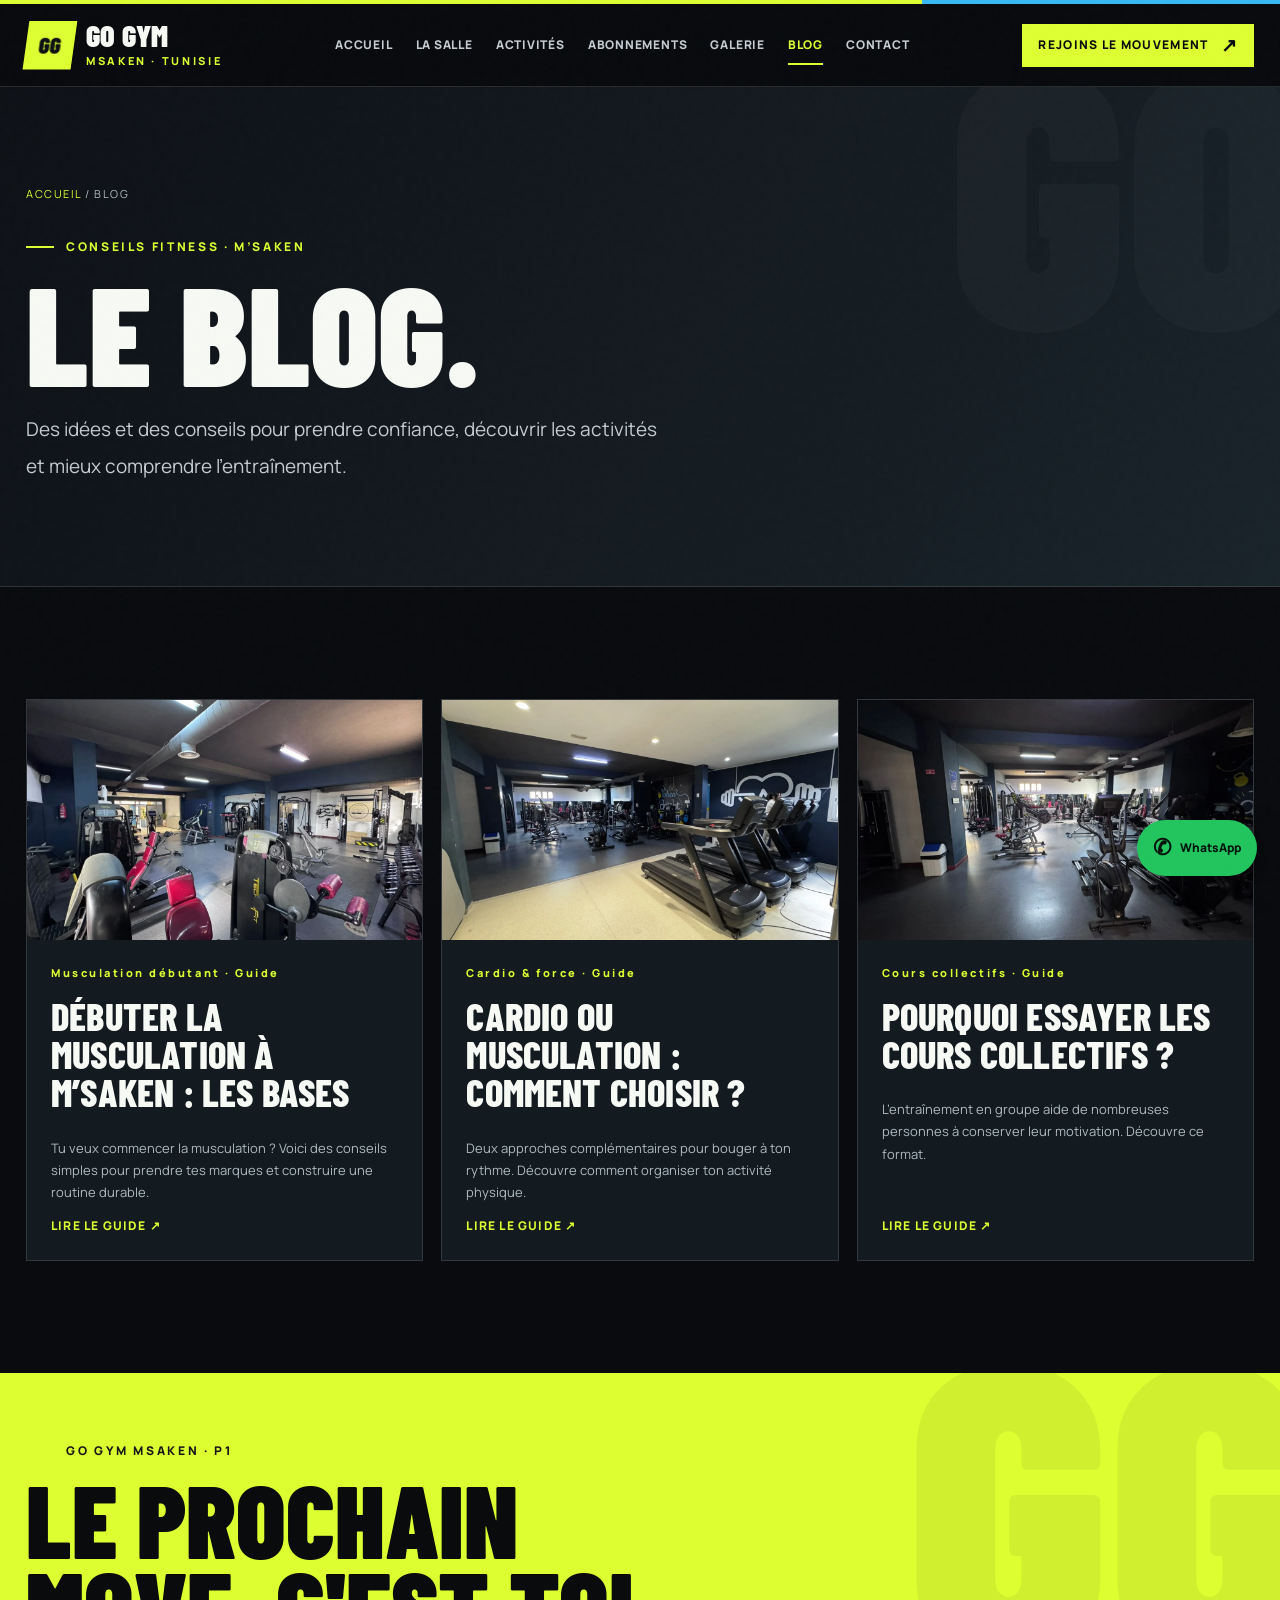
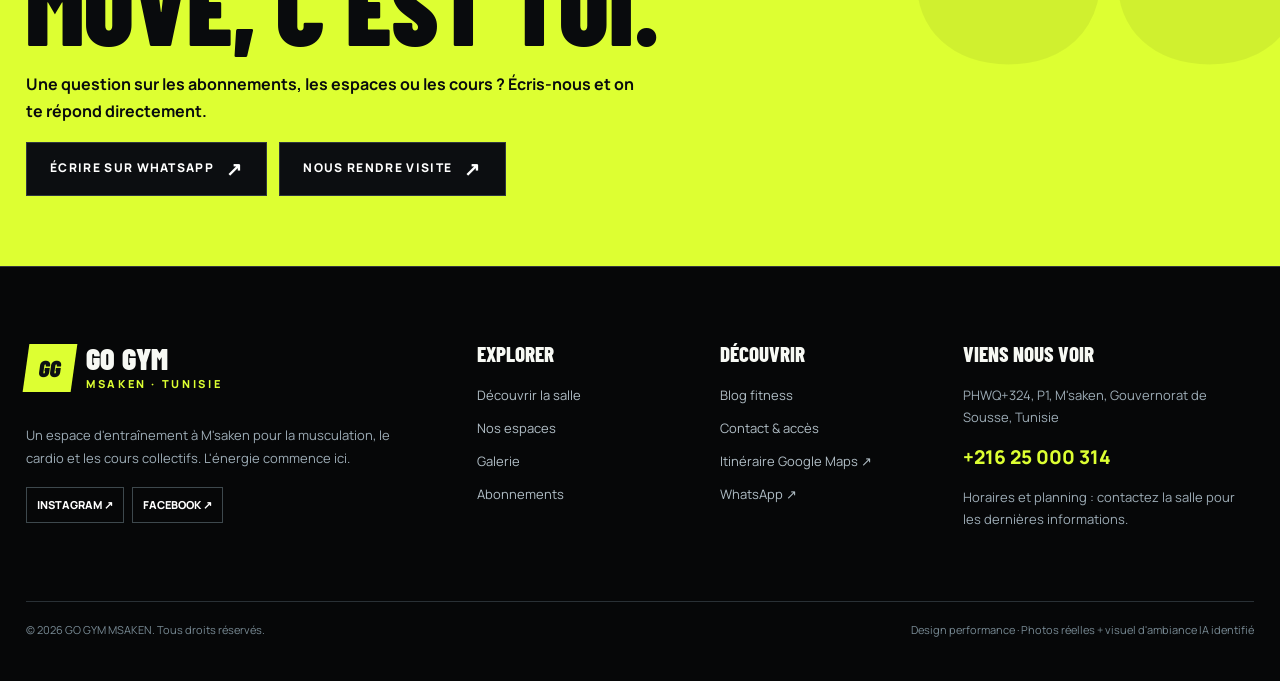
==== blog/index.html @ ee223e33 "commit" ====
<!doctype html>
<html lang="fr-TN"><head><meta charset="utf-8"><meta name="viewport" content="width=device-width, initial-scale=1"><meta name="theme-color" content="#090b0e"><meta name="description" content="Conseils fitness GO GYM MSAKEN : débuter la musculation, comprendre le cardio et découvrir les cours collectifs à M&#x27;saken."><meta name="robots" content="index,follow,max-image-preview:large"><title>Blog fitness à M&#x27;saken : conseils musculation &amp; cardio | GO GYM MSAKEN</title><meta property="og:type" content="website"><meta property="og:site_name" content="GO GYM MSAKEN"><meta property="og:locale" content="fr_TN"><meta property="og:title" content="Blog fitness à M&#x27;saken : conseils musculation &amp; cardio | GO GYM MSAKEN"><meta property="og:description" content="Conseils fitness GO GYM MSAKEN : débuter la musculation, comprendre le cardio et découvrir les cours collectifs à M&#x27;saken."><meta name="twitter:card" content="summary_large_image"><link rel="icon" type="image/svg+xml" href="../assets/icons/favicon.svg"><link rel="preconnect" href="https://fonts.googleapis.com"><link rel="preconnect" href="https://fonts.gstatic.com" crossorigin><link rel="stylesheet" href="../css/style.css"><script type="application/ld+json">{
  "@context": "https://schema.org",
  "@type": "ExerciseGym",
  "name": "GO GYM MSAKEN",
  "description": "Salle de sport à M’saken avec plateau de musculation, cardio et salle de cours collectifs.",
  "telephone": "+21625000314",
  "address": {
    "@type": "PostalAddress",
    "streetAddress": "PHWQ+324, P1",
    "addressLocality": "M'saken",
    "addressRegion": "Sousse",
    "addressCountry": "TN"
  },
  "hasMap": "https://www.google.com/maps/search/?api=1&query=Go%20Gym%20Msaken%20PHWQ%2B324",
  "sameAs": [
    "https://www.instagram.com/gogym.msaken/",
    "https://www.facebook.com/gogym.tn/?locale=fr_FR"
  ],
  "availableLanguage": [
    "fr",
    "ar"
  ]
}</script></head><body>
<a href="#contenu" class="skip">Aller au contenu</a><div class="topline"></div><header class="header"><nav class="nav container" aria-label="Navigation principale"><a class="brand" href="../index.html" aria-label="GO GYM MSAKEN accueil"><span class="brand-mark" aria-hidden="true">GG</span><span class="brand-type">GO GYM<span>MSAKEN · TUNISIE</span></span></a><div class="nav-links" id="main-nav"><a href="../index.html" class="" >Accueil</a><a href="../la-salle.html" class="" >La salle</a><a href="../activites.html" class="" >Activités</a><a href="../abonnements.html" class="" >Abonnements</a><a href="../galerie.html" class="" >Galerie</a><a href="../blog/index.html" class="active" aria-current=page>Blog</a><a href="../contact.html" class="" >Contact</a></div><div class="nav-actions"><a class="btn btn-primary" href="https://wa.me/21625000314?text=Bonjour%20GO%20GYM%20MSAKEN%2C%20je%20souhaite%20des%20informations%20sur%20la%20salle." target="_blank" rel="noopener noreferrer">Rejoins le mouvement <span class="arrow" aria-hidden="true">↗</span></a><button class="menu-toggle" aria-controls="main-nav" aria-expanded="false" aria-label="Ouvrir le menu">☰</button></div></nav></header><main id="contenu"><section class="page-hero"><div class="container"><div class="breadcrumbs"><a href="../index.html">Accueil</a> / Blog</div><div class="eyebrow" style="margin-top:35px">Conseils fitness · M’saken</div><h1>LE BLOG.</h1><p class="lede">Des idées et des conseils pour prendre confiance, découvrir les activités et mieux comprendre l’entraînement.</p></div></section><section class="section container"><div class="article-list"><article class="article-card reveal"><img src="../assets/images/musculation-machines.webp" loading="lazy" decoding="async" alt="Débuter la musculation à M’saken : les bases" ><div class="article-body"><span class="overline">Musculation débutant · Guide</span><h2 class="h3" style="margin-top:14px">Débuter la musculation à M’saken : les bases</h2><p>Tu veux commencer la musculation ? Voici des conseils simples pour prendre tes marques et construire une routine durable.</p><a class="read-more" href="bien-debuter-musculation-msaken.html">Lire le guide ↗</a></div></article><article class="article-card reveal"><img src="../assets/images/cardio-tapis.webp" loading="lazy" decoding="async" alt="Cardio ou musculation : comment choisir ?" ><div class="article-body"><span class="overline">Cardio & force · Guide</span><h2 class="h3" style="margin-top:14px">Cardio ou musculation : comment choisir ?</h2><p>Deux approches complémentaires pour bouger à ton rythme. Découvre comment organiser ton activité physique.</p><a class="read-more" href="cardio-ou-musculation.html">Lire le guide ↗</a></div></article><article class="article-card reveal"><img src="../assets/images/cardio-espace.webp" loading="lazy" decoding="async" alt="Pourquoi essayer les cours collectifs ?" ><div class="article-body"><span class="overline">Cours collectifs · Guide</span><h2 class="h3" style="margin-top:14px">Pourquoi essayer les cours collectifs ?</h2><p>L’entraînement en groupe aide de nombreuses personnes à conserver leur motivation. Découvre ce format.</p><a class="read-more" href="pourquoi-cours-collectifs.html">Lire le guide ↗</a></div></article></div></section><section class="cta-band"><div class="container"><div class="eyebrow" style="color:#141818">GO GYM MSAKEN · P1</div><h2>LE PROCHAIN<br>MOVE, C'EST TOI.</h2><p>Une question sur les abonnements, les espaces ou les cours ? Écris-nous et on te répond directement.</p><div class="button-pair"><a class="btn btn-dark" href="https://wa.me/21625000314?text=Bonjour%20GO%20GYM%20MSAKEN%2C%20je%20souhaite%20des%20informations%20sur%20la%20salle." target="_blank" rel="noopener noreferrer">Écrire sur WhatsApp <span class="arrow" aria-hidden="true">↗</span></a><a class="btn btn-dark" href="https://www.google.com/maps/search/?api=1&amp;query=Go%20Gym%20Msaken%20PHWQ%2B324" target="_blank" rel="noopener noreferrer">Nous rendre visite <span class="arrow" aria-hidden="true">↗</span></a></div></div></section></main><footer class="footer"><div class="container"><div class="footer-grid"><div><a class="brand" href="../index.html"><span class="brand-mark">GG</span><span class="brand-type">GO GYM<span>MSAKEN · TUNISIE</span></span></a><p>Un espace d'entraînement à M'saken pour la musculation, le cardio et les cours collectifs. L'énergie commence ici.</p><div class="social-row"><a href="https://www.instagram.com/gogym.msaken/" target="_blank" rel="noopener noreferrer">Instagram ↗</a><a href="https://www.facebook.com/gogym.tn/?locale=fr_FR" target="_blank" rel="noopener noreferrer">Facebook ↗</a></div></div><div><h4>Explorer</h4><a href="../la-salle.html">Découvrir la salle</a><a href="../activites.html">Nos espaces</a><a href="../galerie.html">Galerie</a><a href="../abonnements.html">Abonnements</a></div><div><h4>Découvrir</h4><a href="../blog/index.html">Blog fitness</a><a href="../contact.html">Contact & accès</a><a href="https://www.google.com/maps/search/?api=1&query=Go%20Gym%20Msaken%20PHWQ%2B324" target="_blank" rel="noopener noreferrer">Itinéraire Google Maps ↗</a><a href="https://wa.me/21625000314?text=Bonjour%20GO%20GYM%20MSAKEN%2C%20je%20souhaite%20des%20informations%20sur%20la%20salle." target="_blank" rel="noopener noreferrer">WhatsApp ↗</a></div><div><h4>Viens nous voir</h4><p>PHWQ+324, P1, M'saken, Gouvernorat de Sousse, Tunisie</p><a href="tel:+21625000314" style="font-weight:900;color:var(--accent);font-size:19px">+216 25 000 314</a><p>Horaires et planning : contactez la salle pour les dernières informations.</p></div></div><div class="footer-bottom"><span>© <span data-current-year>2026</span> GO GYM MSAKEN. Tous droits réservés.</span><span>Design performance · Photos réelles + visuel d'ambiance IA identifié</span></div></div></footer><a href="https://wa.me/21625000314?text=Bonjour%20GO%20GYM%20MSAKEN%2C%20je%20souhaite%20des%20informations%20sur%20la%20salle." class="whatsapp-float" target="_blank" rel="noopener noreferrer" aria-label="Contacter GO GYM MSAKEN sur WhatsApp"><span class="whatsapp-icon" aria-hidden="true">✆</span><span>WhatsApp</span></a><script src="../js/main.js" defer></script></body></html>
---- css/style.css ----
@import url('https://fonts.googleapis.com/css2?family=Barlow+Condensed:wght@500;600;700;800;900&family=Manrope:wght@400;500;600;700;800&display=swap');
:root{--bg:#090b0e;--surface:#11151a;--surface2:#171d23;--line:rgba(255,255,255,.13);--ink:#f7f9f4;--muted:#a6b0b8;--accent:#ddff32;--blue:#37baf4;--r:18px;--max:1260px;--fonthead:'Barlow Condensed','Arial Narrow',Impact,sans-serif;--fontbody:Manrope,Arial,sans-serif}
*,*::before,*::after{box-sizing:border-box}html{scroll-behavior:smooth;scroll-padding-top:94px}body{margin:0;background:var(--bg);color:var(--ink);font-family:var(--fontbody);line-height:1.7;overflow-x:hidden}body::before{content:'';position:fixed;inset:0;pointer-events:none;z-index:1000;opacity:.075;background-image:url("data:image/svg+xml,%3Csvg viewBox='0 0 180 180' xmlns='http://www.w3.org/2000/svg'%3E%3Cfilter id='noise'%3E%3CfeTurbulence type='fractalNoise' baseFrequency='.75' numOctaves='3' stitchTiles='stitch'/%3E%3C/filter%3E%3Crect width='100%25' height='100%25' filter='url(%23noise)' opacity='.23'/%3E%3C/svg%3E")}
img{max-width:100%;display:block}a{color:inherit;text-decoration:none}button,input,textarea,select{font:inherit}button{cursor:pointer}button:focus-visible,a:focus-visible,input:focus-visible,select:focus-visible{outline:3px solid var(--blue);outline-offset:3px}::selection{background:var(--accent);color:#080a0d}.container{width:min(calc(100% - 52px),var(--max));margin-inline:auto}.section{padding:112px 0}.section.tight{padding:78px 0}.eyebrow{font:800 12px/1.4 var(--fontbody);color:var(--accent);text-transform:uppercase;letter-spacing:.22em;display:flex;align-items:center;gap:12px}.eyebrow::before{content:'';width:28px;height:2px;background:var(--accent)}.heading{font-family:var(--fonthead);font-weight:900;font-size:clamp(64px,9vw,133px);line-height:.84;letter-spacing:-.026em;margin:20px 0 25px;text-transform:uppercase}.h2{font-family:var(--fonthead);font-weight:900;font-size:clamp(52px,7.2vw,99px);line-height:.91;letter-spacing:-.019em;margin:14px 0 25px;text-transform:uppercase}.h3{font:800 clamp(26px,3vw,39px)/1 var(--fonthead);text-transform:uppercase;letter-spacing:.005em;margin:0 0 12px}.lede{font-size:clamp(16px,1.8vw,19px);color:#c4ccd2;line-height:1.95;max-width:650px}.muted{color:var(--muted)}.accent{color:var(--accent)}.blue{color:var(--blue)}.outline-word{-webkit-text-stroke:1.4px #f5f7f1;color:transparent}.btn{border:0;display:inline-flex;gap:12px;align-items:center;justify-content:center;min-height:54px;padding:12px 23px;font-size:12px;letter-spacing:.11em;text-transform:uppercase;font-weight:900;line-height:1.2;transition:transform .25s,background .25s,color .25s,border-color .25s}.btn:hover{transform:translateY(-3px)}.btn-primary{background:var(--accent);color:#090b0e}.btn-primary:hover{background:#fff}.btn-outline{background:transparent;color:white;border:1px solid rgba(255,255,255,.36)}.btn-outline:hover{border-color:var(--accent);color:var(--accent)}.btn-dark{background:#13171a;color:#fff;border:1px solid #30383f}.btn-blue{background:var(--blue);color:#050b10}.btn .arrow{font-size:19px;line-height:0}.button-pair{display:flex;gap:12px;flex-wrap:wrap}.two-cols{display:grid;grid-template-columns:1fr 1fr;gap:56px;align-items:center}.three-cols{display:grid;grid-template-columns:repeat(3,minmax(0,1fr));gap:18px}.four-cols{display:grid;grid-template-columns:repeat(4,1fr);gap:16px}.section-head{display:flex;justify-content:space-between;align-items:end;gap:40px;margin-bottom:42px}.section-head .lede{max-width:380px}.overline{color:var(--accent);font-size:11px;letter-spacing:.23em;font-weight:900}.chip{display:inline-flex;padding:8px 12px;background:rgba(221,255,50,.09);color:var(--accent);border:1px solid rgba(221,255,50,.3);font-size:11px;font-weight:800;text-transform:uppercase;letter-spacing:.08em}
/* Header */
.topline{height:4px;background:linear-gradient(90deg,var(--accent) 0 72%,var(--blue) 72%)}.header{position:sticky;top:0;z-index:100;background:rgba(9,11,14,.89);backdrop-filter:blur(24px);border-bottom:1px solid var(--line)}.nav{height:82px;display:flex;align-items:center;justify-content:space-between;gap:28px}.brand{display:inline-flex;align-items:center;gap:12px;flex-shrink:0}.brand-mark{display:grid;place-items:center;color:#0c1013;font:900 23px/1 var(--fonthead);width:48px;height:48px;background:var(--accent);transform:skew(-8deg)}.brand-type{display:flex;flex-direction:column;line-height:.88;font:900 30px/1 var(--fonthead);letter-spacing:.015em}.brand-type span:last-child{color:var(--accent);font:800 11px/1.8 var(--fontbody);letter-spacing:.24em;margin-top:1px}.nav-links{display:flex;gap:23px;align-items:center}.nav-links a{position:relative;color:#c5ccd1;font-size:12px;font-weight:800;text-transform:uppercase;letter-spacing:.065em;transition:color .2s}.nav-links a:hover,.nav-links a.active{color:var(--accent)}.nav-links a.active::after{content:'';position:absolute;height:2px;width:100%;left:0;bottom:-10px;background:var(--accent)}.nav-actions{display:flex;align-items:center;gap:12px}.nav-actions .btn{min-height:43px;padding:11px 16px}.menu-toggle{display:none;background:transparent;color:#fff;border:1px solid #3b4348;padding:9px 12px;font-size:22px;line-height:1}.lang-label{color:#8d99a4;font-size:10px;font-weight:800;letter-spacing:.12em}
/* Hero */
.hero{min-height:min(850px,calc(100svh - 86px));position:relative;display:flex;align-items:center;isolation:isolate;overflow:hidden;background:#121418}.hero-image{position:absolute;inset:0;z-index:-3;background-size:cover;background-position:center 33%;transform:scale(1.035);animation:heroZoom 14s ease-out both}.hero::before{position:absolute;inset:0;content:'';z-index:-2;background:linear-gradient(90deg,rgba(7,9,11,.99) 0%,rgba(7,9,11,.90) 29%,rgba(7,9,11,.24) 78%,rgba(7,9,11,.10)),linear-gradient(0deg,rgba(9,11,14,.84),transparent 37%)}.hero::after{content:'';height:500px;width:500px;border:1px solid rgba(221,255,50,.15);border-radius:50%;position:absolute;right:-270px;top:6%;z-index:-1;box-shadow:0 0 0 110px rgba(221,255,50,.025),0 0 0 220px rgba(221,255,50,.018)}.hero-inner{padding:85px 0 95px;position:relative;z-index:1}.hero h1{max-width:790px}.hero .lede{max-width:510px;margin-bottom:30px}.hero-badges{display:flex;gap:14px;align-items:center;margin-top:42px;color:#d9e0e5;font-size:11px;letter-spacing:.12em;text-transform:uppercase;font-weight:800}.hero-badges .dot{width:7px;height:7px;border-radius:100%;background:var(--accent)}.hero-rail{position:absolute;right:3%;bottom:42px;writing-mode:vertical-rl;text-transform:uppercase;font-size:10px;letter-spacing:.2em;color:#c3cdd3}.hero-disclaimer{position:absolute;bottom:20px;left:26px;font-size:10px;color:#89949d;z-index:2}.ticker{overflow:hidden;background:var(--accent);color:#090b0e;transform:rotate(-1deg) scale(1.02);position:relative;z-index:2}.ticker-track{display:flex;gap:60px;align-items:center;width:max-content;padding:12px 0;animation:marquee 28s linear infinite;font:900 25px/1 var(--fonthead);letter-spacing:.08em;text-transform:uppercase}.ticker-track b{font-size:15px}.trust-strip{display:grid;grid-template-columns:repeat(3,1fr);border-block:1px solid var(--line);margin-top:2px}.trust-item{padding:26px 24px;border-right:1px solid var(--line);display:flex;align-items:center;gap:15px;font-size:13px;font-weight:800;text-transform:uppercase;letter-spacing:.06em}.trust-item:last-child{border:0}.trust-icon{font:900 43px/1 var(--fonthead);color:var(--accent)}
/* Cards */
.service-card{border:1px solid #30383e;background:var(--surface);position:relative;min-height:460px;overflow:hidden;display:flex;align-items:end;isolation:isolate;transition:border-color .3s,transform .3s}.service-card:hover{border-color:var(--accent);transform:translateY(-5px)}.service-card img{position:absolute;inset:0;width:100%;height:100%;object-fit:cover;z-index:-3;filter:saturate(.75);transition:transform .7s ease,filter .7s ease}.service-card:hover img{transform:scale(1.08);filter:saturate(1)}.service-card::before{content:'';position:absolute;inset:0;z-index:-2;background:linear-gradient(0deg,#090b0ef2 3%,#090b0e7a 48%,transparent 85%)}.service-card .service-content{padding:32px;width:100%}.service-number{color:var(--accent);font-size:12px;font-weight:900;letter-spacing:.16em}.service-card p{font-size:13px;color:#c6d0d5;max-width:310px}.service-card .card-link{display:inline-flex;align-items:center;gap:10px;color:var(--accent);font-size:12px;font-weight:900;letter-spacing:.1em;text-transform:uppercase}.service-card .card-link:hover{gap:17px}.photo-frame{position:relative}.photo-frame>img{width:100%;min-height:480px;max-height:630px;object-fit:cover}.photo-frame::after{content:'';position:absolute;inset:16px -16px -16px 16px;border:1px solid var(--accent);z-index:-1}.photo-stamp{position:absolute;left:-32px;bottom:36px;background:var(--accent);color:#080a0d;padding:18px 22px;font:900 32px/1 var(--fonthead);text-transform:uppercase;transform:rotate(-4deg)}.feature-grid{display:grid;grid-template-columns:repeat(2,1fr);gap:16px}.feature{padding:26px;border:1px solid var(--line);background:linear-gradient(135deg,#171c20,#0e1013);min-height:172px}.feature b{font:800 23px/1.1 var(--fonthead);text-transform:uppercase;display:block;margin:10px 0}.feature p{font-size:12px;color:var(--muted);margin:0}.feature .glyph{color:var(--accent);font-size:23px}.stats{border-top:1px solid #31383f;border-bottom:1px solid #31383f;background:radial-gradient(ellipse at center,rgba(55,186,244,.09),transparent 67%)}.stats-grid{display:grid;grid-template-columns:repeat(3,1fr)}.stat{padding:42px;border-right:1px solid var(--line);text-align:center}.stat:last-child{border:0}.stat strong{display:block;font:900 clamp(55px,6vw,91px)/1 var(--fonthead);color:var(--accent)}.stat span{font-size:12px;font-weight:800;text-transform:uppercase;letter-spacing:.1em;color:#a9b4bc}
/* Atmosphere */
.showcase{position:relative;min-height:500px;display:flex;align-items:center;overflow:hidden;isolation:isolate}.showcase::before{content:'';position:absolute;inset:0;background:linear-gradient(90deg,#07090bf2,rgba(7,9,11,.42),#07090b96);z-index:-1}.showcase>img{position:absolute;inset:0;height:100%;width:100%;object-fit:cover;z-index:-2;opacity:.73}.showcase .big-text{font:900 clamp(76px,13.5vw,185px)/.82 var(--fonthead);text-transform:uppercase;letter-spacing:-.03em}.showcase .big-text em{font-style:normal;-webkit-text-stroke:2px var(--accent);color:transparent}
/* Testimonials */
.demo-banner{padding:13px 17px;border:1px dashed #65747f;color:#bbc7ce;background:#152028;font-size:12px;margin-bottom:20px}.quote-card{background:#14191e;padding:32px;border:1px solid var(--line);min-height:270px;display:flex;flex-direction:column;gap:20px}.quote-card .qmark{font:900 71px/.75 Georgia,serif;color:var(--accent)}.quote-card p{font-size:15px;line-height:1.8;color:#edf0ef;flex:1}.quote-card .quote-foot{font-size:11px;color:#84939a;font-weight:800;text-transform:uppercase;letter-spacing:.09em;border-top:1px solid var(--line);padding-top:18px}.quote-card small{color:var(--accent)}
/* Gallery */
.gallery-grid{display:grid;grid-template-columns:repeat(4,1fr);gap:14px}.gallery-item{position:relative;overflow:hidden;min-height:220px;border:0;background:#1a2229;padding:0;text-align:left;color:#fff;cursor:zoom-in}.gallery-item img{width:100%;height:100%;position:absolute;inset:0;object-fit:cover;transition:transform .55s,filter .55s}.gallery-item:hover img{transform:scale(1.08);filter:brightness(.78)}.gallery-item::after{content:'';position:absolute;inset:0;background:linear-gradient(transparent 50%,#050708c9)}.gallery-item .gallery-tag{position:absolute;z-index:2;bottom:15px;left:16px;font-weight:900;text-transform:uppercase;font-size:12px;letter-spacing:.06em}.gallery-item.tall{grid-row:span 2;min-height:455px}.gallery-item.wide{grid-column:span 2}.filters{display:flex;gap:8px;flex-wrap:wrap;margin-bottom:25px}.filter{font-size:12px;font-weight:800;color:#dce4e9;background:transparent;border:1px solid #455158;padding:12px 20px;text-transform:uppercase}.filter[aria-pressed='true'],.filter:hover{background:var(--accent);color:#0a0c10;border-color:var(--accent)}.gallery-item[hidden]{display:none}.lightbox{position:fixed;inset:0;z-index:600;display:none;align-items:center;justify-content:center;background:rgba(2,4,6,.95);padding:60px 18px 24px}.lightbox.is-open{display:flex}.lightbox img{max-height:80vh;max-width:94vw;object-fit:contain}.lightbox-close{position:absolute;top:20px;right:24px;background:var(--accent);border:0;color:#090b0d;font-size:23px;font-weight:900;width:48px;height:48px}.lightbox-title{position:absolute;bottom:12px;left:20px;font-size:12px;color:#ced8df}
/* Plans */
.plan{background:#111519;border:1px solid #303942;padding:30px;position:relative;display:flex;flex-direction:column;gap:12px}.plan.featured{border-color:var(--accent);background:linear-gradient(135deg,rgba(221,255,50,.1),#12171b 42%)}.plan-tag{font-size:11px;color:var(--accent);letter-spacing:.15em;text-transform:uppercase;font-weight:900}.plan h3{font:900 46px/1 var(--fonthead);margin:4px 0 6px;text-transform:uppercase}.plan .price{font:900 28px/1.1 var(--fonthead);color:var(--accent)}.plan p,.plan li{font-size:13px;color:#bcc8d1}.plan ul{padding-left:20px;margin:6px 0 20px;flex:1}.plan .btn{align-self:stretch}.mini-note{font-size:12px;color:#adb8bf;border-left:2px solid var(--blue);padding-left:15px;margin-top:24px}
/* Info & FAQ */
.faq{border-top:1px solid var(--line)}.faq details{border-bottom:1px solid var(--line)}.faq summary{cursor:pointer;list-style:none;display:flex;justify-content:space-between;align-items:center;gap:16px;padding:23px 0;font-weight:800;font-size:15px}.faq summary::-webkit-details-marker{display:none}.faq summary::after{content:'+';font:900 27px/1 var(--fonthead);color:var(--accent)}.faq details[open] summary::after{content:'−'}.faq details p{font-size:14px;color:var(--muted);margin:0 0 22px;max-width:760px}.info-list{list-style:none;margin:22px 0;padding:0}.info-list li{border-bottom:1px solid var(--line);padding:18px 0;font-size:15px}.info-list li small{display:block;font-size:10px;letter-spacing:.16em;text-transform:uppercase;font-weight:900;color:var(--accent)}.info-list li strong{font-size:16px}.map-frame{width:100%;height:420px;border:1px solid var(--line);filter:grayscale(.5)}.contact-box{background:#13191d;border:1px solid #394149;padding:32px}.contact-box .bigphone{font:900 clamp(28px,3vw,44px)/1.1 var(--fonthead);color:var(--accent);display:block;margin:10px 0 26px}.contact-form{display:grid;gap:14px}.field{display:grid;gap:7px}.field label{font-size:11px;font-weight:800;text-transform:uppercase;letter-spacing:.11em;color:#b8c4ca}.field input,.field select,.field textarea{width:100%;background:#0d1114;color:#fff;border:1px solid #43505a;padding:13px 15px;min-height:48px;border-radius:0}.field textarea{min-height:122px;resize:vertical}.contact-form .btn{width:100%}
/* Page headers, articles */
.page-hero{padding:98px 0 82px;min-height:360px;position:relative;overflow:hidden;border-bottom:1px solid var(--line);isolation:isolate;background:linear-gradient(120deg,#0e1116,#19232a)}.page-hero::before{content:'GO';position:absolute;right:-2vw;top:-90px;font:900 370px/1 var(--fonthead);color:rgba(255,255,255,.025);z-index:-1}.page-hero h1{font:900 clamp(70px,11vw,150px)/.84 var(--fonthead);margin:17px 0 20px;text-transform:uppercase}.breadcrumbs{font-size:11px;text-transform:uppercase;letter-spacing:.14em;color:#aebac2}.breadcrumbs a{color:var(--accent)}.split-feature{display:grid;grid-template-columns:1fr 1fr;align-items:center;gap:50px;padding-block:65px;border-bottom:1px solid var(--line)}.split-feature:nth-child(even) .split-feature-photo{order:2}.split-feature-photo{width:100%;height:440px;object-fit:cover}.split-feature p{font-size:16px;color:#b6c4cb;line-height:1.95}.list-check{list-style:none;padding:0;margin:24px 0}.list-check li{padding:9px 0;font-size:14px;color:#d4dce1}.list-check li::before{content:'✓';margin-right:12px;color:var(--accent);font-weight:900}.article-list{display:grid;grid-template-columns:repeat(3,1fr);gap:18px}.article-card{border:1px solid var(--line);background:#131a20;display:flex;flex-direction:column}.article-card img{width:100%;height:240px;object-fit:cover}.article-card .article-body{padding:24px;display:flex;flex-direction:column;flex:1}.article-card .article-body p{font-size:13px;color:#aebac2;flex:1}.article-card .read-more{font-size:12px;color:var(--accent);font-weight:900;text-transform:uppercase;letter-spacing:.1em}.article-container{max-width:800px;margin:0 auto;padding:80px 0 105px}.article-container h2{font:900 40px/1.1 var(--fonthead);text-transform:uppercase;margin:42px 0 14px}.article-container p,.article-container li{color:#c1ccd3;font-size:16px;line-height:2}.article-container ul{padding-left:25px}.article-container img{max-width:100%;width:100%;height:auto;margin:32px 0}.article-meta{color:var(--accent);text-transform:uppercase;font-size:11px;font-weight:800;letter-spacing:.15em}.callout{padding:25px;background:#141d21;border-left:4px solid var(--accent);margin:36px 0}.callout p{margin:0}.cta-band{background:var(--accent);color:#090b0d;padding:70px 0;position:relative;overflow:hidden}.cta-band h2{font:900 clamp(60px,8vw,110px)/.85 var(--fonthead);text-transform:uppercase;max-width:940px;margin:15px 0 22px}.cta-band p{font-weight:700;max-width:620px}.cta-band .btn{background:#0c0e11;color:#fff}.cta-band .btn:hover{background:#2b3439}.cta-band::after{content:'GG';position:absolute;right:-30px;top:-90px;font:900 420px/1 var(--fonthead);opacity:.055;pointer-events:none}.footer{background:#060708;border-top:1px solid #34383a;padding:76px 0 22px}.footer-grid{display:grid;grid-template-columns:2fr 1fr 1fr 1.4fr;gap:35px}.footer .brand{margin-bottom:18px}.footer h4{margin:0 0 20px;font:800 21px/1 var(--fonthead);text-transform:uppercase}.footer p{max-width:380px;color:#9dacb6;font-size:13px}.footer a:not(.brand):not(.btn){display:block;color:#b0bdc5;font-size:13px;margin-bottom:11px}.footer a:hover{color:var(--accent)}.footer-bottom{margin-top:58px;border-top:1px solid #293035;padding:19px 0;display:flex;justify-content:space-between;gap:15px;font-size:11px;color:#788a94}.social-row{display:flex;gap:8px;flex-wrap:wrap;margin-top:18px}.footer .social-row a{display:inline-flex!important;padding:8px 10px;border:1px solid #3d484d;color:white!important;margin:0!important;font-size:11px!important;text-transform:uppercase;font-weight:800}.whatsapp-float{position:fixed;bottom:24px;right:23px;z-index:200;background:#22c55e;color:#05140b;border-radius:100px;min-width:56px;height:56px;padding:0 16px;display:flex;align-items:center;gap:9px;font-size:12px;font-weight:900;box-shadow:0 10px 30px #0008;transition:transform .3s}.whatsapp-float:hover{transform:translateY(-5px)}.whatsapp-icon{font-size:22px}.skip{position:absolute;top:-200px;left:8px;background:#fff;color:#000;padding:12px;z-index:999}.skip:focus{top:9px}.reveal{opacity:0;transform:translateY(28px);transition:opacity .8s ease,transform .8s ease}.reveal.visible{opacity:1;transform:none}body.performance-mode{--accent:#36bff6;--blue:#e1ff43}body.performance-mode .hero::after{box-shadow:0 0 0 110px rgba(55,186,244,.025),0 0 0 220px rgba(55,186,244,.018)}@keyframes marquee{to{transform:translateX(-50%)}}@keyframes heroZoom{from{transform:scale(1.08)}to{transform:scale(1.015)}}
@media(max-width:1120px){.nav-links{gap:12px}.nav-links a{font-size:11px}.nav-actions .btn{display:none}.section{padding:83px 0}.service-card{min-height:400px}.hero{min-height:720px}.footer-grid{grid-template-columns:1.8fr 1fr 1fr}.footer-grid>div:last-child{grid-column:span 3}}
@media(max-width:790px){.container{width:min(calc(100% - 36px),var(--max))}.nav{height:72px}.brand-mark{width:40px;height:40px;font-size:19px}.brand-type{font-size:24px}.menu-toggle{display:block}.nav-links{display:none;position:absolute;top:76px;left:0;right:0;padding:20px;background:#090d10;border-bottom:1px solid #39444c;flex-direction:column;align-items:stretch;gap:0}.nav-links.open{display:flex}.nav-links a{padding:13px;font-size:14px}.nav-links a.active::after{display:none}.hero{min-height:710px}.hero::before{background:linear-gradient(90deg,#07090bef,#07090b83),linear-gradient(0deg,#07090beb,transparent 70%)}.hero-image{background-position:61% center}.hero-inner{padding:80px 0}.hero-badges{flex-wrap:wrap}.hero-rail{display:none}.trust-strip{grid-template-columns:1fr}.trust-item{padding:16px 0;border-bottom:1px solid var(--line);border-right:0}.two-cols,.three-cols,.four-cols,.split-feature,.article-list{grid-template-columns:1fr}.section-head{display:block}.service-card{min-height:420px}.feature-grid{grid-template-columns:1fr 1fr}.photo-frame>img{min-height:350px}.photo-stamp{left:-5px;bottom:20px}.stats-grid{grid-template-columns:1fr 1fr 1fr}.stat{padding:30px 9px}.stat strong{font-size:51px}.stat span{font-size:10px}.gallery-grid{grid-template-columns:1fr 1fr}.gallery-item.tall{grid-row:span 1;min-height:240px}.gallery-item.wide{grid-column:span 2}.gallery-item{min-height:235px}.footer-grid{grid-template-columns:1fr 1fr}.footer-grid>div:first-child,.footer-grid>div:last-child{grid-column:span 2}.split-feature:nth-child(even) .split-feature-photo{order:initial}.split-feature{gap:20px}.split-feature-photo{height:340px}.page-hero{min-height:290px;padding:70px 0}.article-container{padding:52px 18px}.hero-disclaimer{left:18px;bottom:10px}}
@media(max-width:490px){.heading{font-size:clamp(67px,16vw,95px)}.h2{font-size:61px}.hero{min-height:690px}.hero .lede{font-size:15px}.hero-badges{font-size:10px;gap:7px}.btn{width:100%}.button-pair{flex-direction:column}.feature-grid{grid-template-columns:1fr}.stats-grid{grid-template-columns:1fr 1fr 1fr}.stat{padding:25px 6px}.stat strong{font-size:45px}.trust-item{font-size:11px}.gallery-grid{grid-template-columns:1fr 1fr;gap:8px}.gallery-item{min-height:176px}.gallery-item.tall{min-height:176px}.gallery-item.wide{min-height:220px}.gallery-item .gallery-tag{font-size:10px;left:9px;bottom:7px}.footer-bottom{flex-direction:column}.whatsapp-float{height:51px;bottom:18px;right:15px;padding:0 15px}.showcase{min-height:420px}.quote-card{min-height:240px}.topline{height:3px}}
@media(prefers-reduced-motion:reduce){html{scroll-behavior:auto}*,*::before,*::after{animation-duration:.001ms!important;animation-iteration-count:1!important;transition-duration:.001ms!important}.reveal{opacity:1;transform:none}}
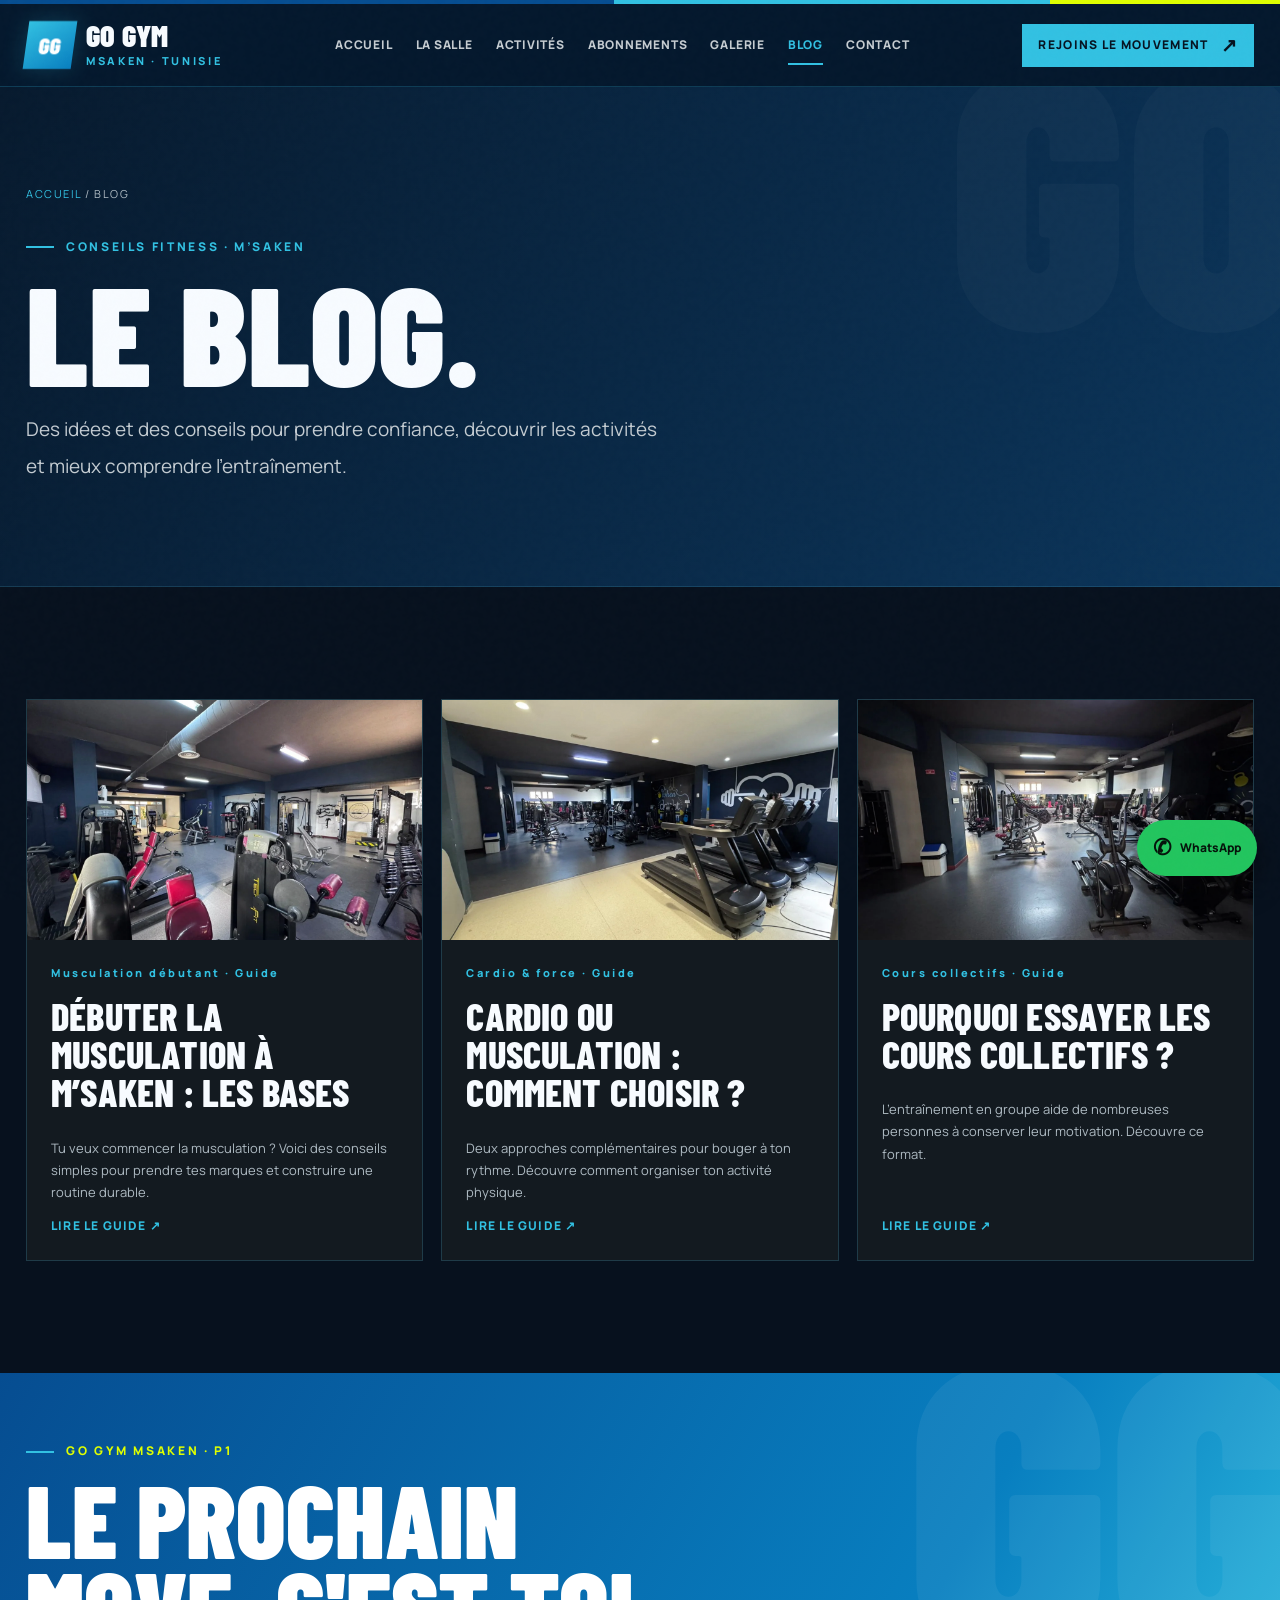
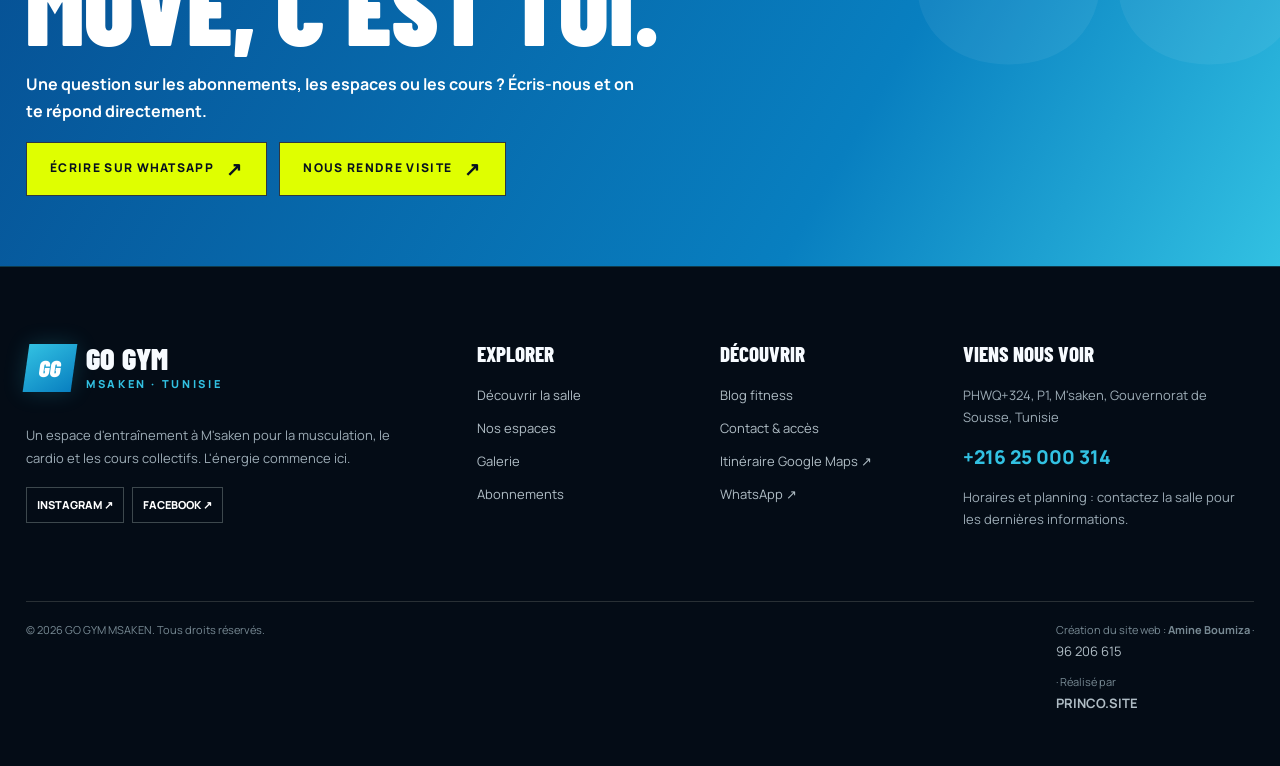
==== commit 5e2c7857: "Replace design disclaimer with website creator credit" ====
--- a/blog/index.html
+++ b/blog/index.html
@@ -22,4 +22,4 @@
     "ar"
   ]
 }</script></head><body>
-<a href="#contenu" class="skip">Aller au contenu</a><div class="topline"></div><header class="header"><nav class="nav container" aria-label="Navigation principale"><a class="brand" href="../index.html" aria-label="GO GYM MSAKEN accueil"><span class="brand-mark" aria-hidden="true">GG</span><span class="brand-type">GO GYM<span>MSAKEN · TUNISIE</span></span></a><div class="nav-links" id="main-nav"><a href="../index.html" class="" >Accueil</a><a href="../la-salle.html" class="" >La salle</a><a href="../activites.html" class="" >Activités</a><a href="../abonnements.html" class="" >Abonnements</a><a href="../galerie.html" class="" >Galerie</a><a href="../blog/index.html" class="active" aria-current=page>Blog</a><a href="../contact.html" class="" >Contact</a></div><div class="nav-actions"><a class="btn btn-primary" href="https://wa.me/21625000314?text=Bonjour%20GO%20GYM%20MSAKEN%2C%20je%20souhaite%20des%20informations%20sur%20la%20salle." target="_blank" rel="noopener noreferrer">Rejoins le mouvement <span class="arrow" aria-hidden="true">↗</span></a><button class="menu-toggle" aria-controls="main-nav" aria-expanded="false" aria-label="Ouvrir le menu">☰</button></div></nav></header><main id="contenu"><section class="page-hero"><div class="container"><div class="breadcrumbs"><a href="../index.html">Accueil</a> / Blog</div><div class="eyebrow" style="margin-top:35px">Conseils fitness · M’saken</div><h1>LE BLOG.</h1><p class="lede">Des idées et des conseils pour prendre confiance, découvrir les activités et mieux comprendre l’entraînement.</p></div></section><section class="section container"><div class="article-list"><article class="article-card reveal"><img src="../assets/images/musculation-machines.webp" loading="lazy" decoding="async" alt="Débuter la musculation à M’saken : les bases" ><div class="article-body"><span class="overline">Musculation débutant · Guide</span><h2 class="h3" style="margin-top:14px">Débuter la musculation à M’saken : les bases</h2><p>Tu veux commencer la musculation ? Voici des conseils simples pour prendre tes marques et construire une routine durable.</p><a class="read-more" href="bien-debuter-musculation-msaken.html">Lire le guide ↗</a></div></article><article class="article-card reveal"><img src="../assets/images/cardio-tapis.webp" loading="lazy" decoding="async" alt="Cardio ou musculation : comment choisir ?" ><div class="article-body"><span class="overline">Cardio & force · Guide</span><h2 class="h3" style="margin-top:14px">Cardio ou musculation : comment choisir ?</h2><p>Deux approches complémentaires pour bouger à ton rythme. Découvre comment organiser ton activité physique.</p><a class="read-more" href="cardio-ou-musculation.html">Lire le guide ↗</a></div></article><article class="article-card reveal"><img src="../assets/images/cardio-espace.webp" loading="lazy" decoding="async" alt="Pourquoi essayer les cours collectifs ?" ><div class="article-body"><span class="overline">Cours collectifs · Guide</span><h2 class="h3" style="margin-top:14px">Pourquoi essayer les cours collectifs ?</h2><p>L’entraînement en groupe aide de nombreuses personnes à conserver leur motivation. Découvre ce format.</p><a class="read-more" href="pourquoi-cours-collectifs.html">Lire le guide ↗</a></div></article></div></section><section class="cta-band"><div class="container"><div class="eyebrow" style="color:#141818">GO GYM MSAKEN · P1</div><h2>LE PROCHAIN<br>MOVE, C'EST TOI.</h2><p>Une question sur les abonnements, les espaces ou les cours ? Écris-nous et on te répond directement.</p><div class="button-pair"><a class="btn btn-dark" href="https://wa.me/21625000314?text=Bonjour%20GO%20GYM%20MSAKEN%2C%20je%20souhaite%20des%20informations%20sur%20la%20salle." target="_blank" rel="noopener noreferrer">Écrire sur WhatsApp <span class="arrow" aria-hidden="true">↗</span></a><a class="btn btn-dark" href="https://www.google.com/maps/search/?api=1&amp;query=Go%20Gym%20Msaken%20PHWQ%2B324" target="_blank" rel="noopener noreferrer">Nous rendre visite <span class="arrow" aria-hidden="true">↗</span></a></div></div></section></main><footer class="footer"><div class="container"><div class="footer-grid"><div><a class="brand" href="../index.html"><span class="brand-mark">GG</span><span class="brand-type">GO GYM<span>MSAKEN · TUNISIE</span></span></a><p>Un espace d'entraînement à M'saken pour la musculation, le cardio et les cours collectifs. L'énergie commence ici.</p><div class="social-row"><a href="https://www.instagram.com/gogym.msaken/" target="_blank" rel="noopener noreferrer">Instagram ↗</a><a href="https://www.facebook.com/gogym.tn/?locale=fr_FR" target="_blank" rel="noopener noreferrer">Facebook ↗</a></div></div><div><h4>Explorer</h4><a href="../la-salle.html">Découvrir la salle</a><a href="../activites.html">Nos espaces</a><a href="../galerie.html">Galerie</a><a href="../abonnements.html">Abonnements</a></div><div><h4>Découvrir</h4><a href="../blog/index.html">Blog fitness</a><a href="../contact.html">Contact & accès</a><a href="https://www.google.com/maps/search/?api=1&query=Go%20Gym%20Msaken%20PHWQ%2B324" target="_blank" rel="noopener noreferrer">Itinéraire Google Maps ↗</a><a href="https://wa.me/21625000314?text=Bonjour%20GO%20GYM%20MSAKEN%2C%20je%20souhaite%20des%20informations%20sur%20la%20salle." target="_blank" rel="noopener noreferrer">WhatsApp ↗</a></div><div><h4>Viens nous voir</h4><p>PHWQ+324, P1, M'saken, Gouvernorat de Sousse, Tunisie</p><a href="tel:+21625000314" style="font-weight:900;color:var(--accent);font-size:19px">+216 25 000 314</a><p>Horaires et planning : contactez la salle pour les dernières informations.</p></div></div><div class="footer-bottom"><span>© <span data-current-year>2026</span> GO GYM MSAKEN. Tous droits réservés.</span><span>Design performance · Photos réelles + visuel d'ambiance IA identifié</span></div></div></footer><a href="https://wa.me/21625000314?text=Bonjour%20GO%20GYM%20MSAKEN%2C%20je%20souhaite%20des%20informations%20sur%20la%20salle." class="whatsapp-float" target="_blank" rel="noopener noreferrer" aria-label="Contacter GO GYM MSAKEN sur WhatsApp"><span class="whatsapp-icon" aria-hidden="true">✆</span><span>WhatsApp</span></a><script src="../js/main.js" defer></script></body></html>+<a href="#contenu" class="skip">Aller au contenu</a><div class="topline"></div><header class="header"><nav class="nav container" aria-label="Navigation principale"><a class="brand" href="../index.html" aria-label="GO GYM MSAKEN accueil"><span class="brand-mark" aria-hidden="true">GG</span><span class="brand-type">GO GYM<span>MSAKEN · TUNISIE</span></span></a><div class="nav-links" id="main-nav"><a href="../index.html" class="" >Accueil</a><a href="../la-salle.html" class="" >La salle</a><a href="../activites.html" class="" >Activités</a><a href="../abonnements.html" class="" >Abonnements</a><a href="../galerie.html" class="" >Galerie</a><a href="../blog/index.html" class="active" aria-current=page>Blog</a><a href="../contact.html" class="" >Contact</a></div><div class="nav-actions"><a class="btn btn-primary" href="https://wa.me/21625000314?text=Bonjour%20GO%20GYM%20MSAKEN%2C%20je%20souhaite%20des%20informations%20sur%20la%20salle." target="_blank" rel="noopener noreferrer">Rejoins le mouvement <span class="arrow" aria-hidden="true">↗</span></a><button class="menu-toggle" aria-controls="main-nav" aria-expanded="false" aria-label="Ouvrir le menu">☰</button></div></nav></header><main id="contenu"><section class="page-hero"><div class="container"><div class="breadcrumbs"><a href="../index.html">Accueil</a> / Blog</div><div class="eyebrow" style="margin-top:35px">Conseils fitness · M’saken</div><h1>LE BLOG.</h1><p class="lede">Des idées et des conseils pour prendre confiance, découvrir les activités et mieux comprendre l’entraînement.</p></div></section><section class="section container"><div class="article-list"><article class="article-card reveal"><img src="../assets/images/musculation-machines.webp" loading="lazy" decoding="async" alt="Débuter la musculation à M’saken : les bases" ><div class="article-body"><span class="overline">Musculation débutant · Guide</span><h2 class="h3" style="margin-top:14px">Débuter la musculation à M’saken : les bases</h2><p>Tu veux commencer la musculation ? Voici des conseils simples pour prendre tes marques et construire une routine durable.</p><a class="read-more" href="bien-debuter-musculation-msaken.html">Lire le guide ↗</a></div></article><article class="article-card reveal"><img src="../assets/images/cardio-tapis.webp" loading="lazy" decoding="async" alt="Cardio ou musculation : comment choisir ?" ><div class="article-body"><span class="overline">Cardio & force · Guide</span><h2 class="h3" style="margin-top:14px">Cardio ou musculation : comment choisir ?</h2><p>Deux approches complémentaires pour bouger à ton rythme. Découvre comment organiser ton activité physique.</p><a class="read-more" href="cardio-ou-musculation.html">Lire le guide ↗</a></div></article><article class="article-card reveal"><img src="../assets/images/cardio-espace.webp" loading="lazy" decoding="async" alt="Pourquoi essayer les cours collectifs ?" ><div class="article-body"><span class="overline">Cours collectifs · Guide</span><h2 class="h3" style="margin-top:14px">Pourquoi essayer les cours collectifs ?</h2><p>L’entraînement en groupe aide de nombreuses personnes à conserver leur motivation. Découvre ce format.</p><a class="read-more" href="pourquoi-cours-collectifs.html">Lire le guide ↗</a></div></article></div></section><section class="cta-band"><div class="container"><div class="eyebrow" style="color:#141818">GO GYM MSAKEN · P1</div><h2>LE PROCHAIN<br>MOVE, C'EST TOI.</h2><p>Une question sur les abonnements, les espaces ou les cours ? Écris-nous et on te répond directement.</p><div class="button-pair"><a class="btn btn-dark" href="https://wa.me/21625000314?text=Bonjour%20GO%20GYM%20MSAKEN%2C%20je%20souhaite%20des%20informations%20sur%20la%20salle." target="_blank" rel="noopener noreferrer">Écrire sur WhatsApp <span class="arrow" aria-hidden="true">↗</span></a><a class="btn btn-dark" href="https://www.google.com/maps/search/?api=1&amp;query=Go%20Gym%20Msaken%20PHWQ%2B324" target="_blank" rel="noopener noreferrer">Nous rendre visite <span class="arrow" aria-hidden="true">↗</span></a></div></div></section></main><footer class="footer"><div class="container"><div class="footer-grid"><div><a class="brand" href="../index.html"><span class="brand-mark">GG</span><span class="brand-type">GO GYM<span>MSAKEN · TUNISIE</span></span></a><p>Un espace d'entraînement à M'saken pour la musculation, le cardio et les cours collectifs. L'énergie commence ici.</p><div class="social-row"><a href="https://www.instagram.com/gogym.msaken/" target="_blank" rel="noopener noreferrer">Instagram ↗</a><a href="https://www.facebook.com/gogym.tn/?locale=fr_FR" target="_blank" rel="noopener noreferrer">Facebook ↗</a></div></div><div><h4>Explorer</h4><a href="../la-salle.html">Découvrir la salle</a><a href="../activites.html">Nos espaces</a><a href="../galerie.html">Galerie</a><a href="../abonnements.html">Abonnements</a></div><div><h4>Découvrir</h4><a href="../blog/index.html">Blog fitness</a><a href="../contact.html">Contact & accès</a><a href="https://www.google.com/maps/search/?api=1&query=Go%20Gym%20Msaken%20PHWQ%2B324" target="_blank" rel="noopener noreferrer">Itinéraire Google Maps ↗</a><a href="https://wa.me/21625000314?text=Bonjour%20GO%20GYM%20MSAKEN%2C%20je%20souhaite%20des%20informations%20sur%20la%20salle." target="_blank" rel="noopener noreferrer">WhatsApp ↗</a></div><div><h4>Viens nous voir</h4><p>PHWQ+324, P1, M'saken, Gouvernorat de Sousse, Tunisie</p><a href="tel:+21625000314" style="font-weight:900;color:var(--accent);font-size:19px">+216 25 000 314</a><p>Horaires et planning : contactez la salle pour les dernières informations.</p></div></div><div class="footer-bottom"><span>© <span data-current-year>2026</span> GO GYM MSAKEN. Tous droits réservés.</span><span class="site-credit">Création du site web : <strong>Amine Boumiza</strong> · <a href="tel:+21696206615">96 206 615</a> · Réalisé par <a href="https://princo.site" target="_blank" rel="noopener noreferrer"><strong>PRINCO.SITE</strong></a></span></div></div></footer><a href="https://wa.me/21625000314?text=Bonjour%20GO%20GYM%20MSAKEN%2C%20je%20souhaite%20des%20informations%20sur%20la%20salle." class="whatsapp-float" target="_blank" rel="noopener noreferrer" aria-label="Contacter GO GYM MSAKEN sur WhatsApp"><span class="whatsapp-icon" aria-hidden="true">✆</span><span>WhatsApp</span></a><script src="../js/main.js" defer></script></body></html>
--- a/css/style.css
+++ b/css/style.css
@@ -1,11 +1,11 @@
 @import url('https://fonts.googleapis.com/css2?family=Barlow+Condensed:wght@500;600;700;800;900&family=Manrope:wght@400;500;600;700;800&display=swap');
-:root{--bg:#090b0e;--surface:#11151a;--surface2:#171d23;--line:rgba(255,255,255,.13);--ink:#f7f9f4;--muted:#a6b0b8;--accent:#ddff32;--blue:#37baf4;--r:18px;--max:1260px;--fonthead:'Barlow Condensed','Arial Narrow',Impact,sans-serif;--fontbody:Manrope,Arial,sans-serif}
+:root{--bg:#07111e;--surface:#0c1c2d;--surface2:#102a43;--line:rgba(83,191,230,.20);--ink:#f7fbff;--muted:#a6b8c8;--accent:#32c1e2;--blue:#dfff00;--r:18px;--max:1260px;--fonthead:'Barlow Condensed','Arial Narrow',Impact,sans-serif;--fontbody:Manrope,Arial,sans-serif}
 *,*::before,*::after{box-sizing:border-box}html{scroll-behavior:smooth;scroll-padding-top:94px}body{margin:0;background:var(--bg);color:var(--ink);font-family:var(--fontbody);line-height:1.7;overflow-x:hidden}body::before{content:'';position:fixed;inset:0;pointer-events:none;z-index:1000;opacity:.075;background-image:url("data:image/svg+xml,%3Csvg viewBox='0 0 180 180' xmlns='http://www.w3.org/2000/svg'%3E%3Cfilter id='noise'%3E%3CfeTurbulence type='fractalNoise' baseFrequency='.75' numOctaves='3' stitchTiles='stitch'/%3E%3C/filter%3E%3Crect width='100%25' height='100%25' filter='url(%23noise)' opacity='.23'/%3E%3C/svg%3E")}
-img{max-width:100%;display:block}a{color:inherit;text-decoration:none}button,input,textarea,select{font:inherit}button{cursor:pointer}button:focus-visible,a:focus-visible,input:focus-visible,select:focus-visible{outline:3px solid var(--blue);outline-offset:3px}::selection{background:var(--accent);color:#080a0d}.container{width:min(calc(100% - 52px),var(--max));margin-inline:auto}.section{padding:112px 0}.section.tight{padding:78px 0}.eyebrow{font:800 12px/1.4 var(--fontbody);color:var(--accent);text-transform:uppercase;letter-spacing:.22em;display:flex;align-items:center;gap:12px}.eyebrow::before{content:'';width:28px;height:2px;background:var(--accent)}.heading{font-family:var(--fonthead);font-weight:900;font-size:clamp(64px,9vw,133px);line-height:.84;letter-spacing:-.026em;margin:20px 0 25px;text-transform:uppercase}.h2{font-family:var(--fonthead);font-weight:900;font-size:clamp(52px,7.2vw,99px);line-height:.91;letter-spacing:-.019em;margin:14px 0 25px;text-transform:uppercase}.h3{font:800 clamp(26px,3vw,39px)/1 var(--fonthead);text-transform:uppercase;letter-spacing:.005em;margin:0 0 12px}.lede{font-size:clamp(16px,1.8vw,19px);color:#c4ccd2;line-height:1.95;max-width:650px}.muted{color:var(--muted)}.accent{color:var(--accent)}.blue{color:var(--blue)}.outline-word{-webkit-text-stroke:1.4px #f5f7f1;color:transparent}.btn{border:0;display:inline-flex;gap:12px;align-items:center;justify-content:center;min-height:54px;padding:12px 23px;font-size:12px;letter-spacing:.11em;text-transform:uppercase;font-weight:900;line-height:1.2;transition:transform .25s,background .25s,color .25s,border-color .25s}.btn:hover{transform:translateY(-3px)}.btn-primary{background:var(--accent);color:#090b0e}.btn-primary:hover{background:#fff}.btn-outline{background:transparent;color:white;border:1px solid rgba(255,255,255,.36)}.btn-outline:hover{border-color:var(--accent);color:var(--accent)}.btn-dark{background:#13171a;color:#fff;border:1px solid #30383f}.btn-blue{background:var(--blue);color:#050b10}.btn .arrow{font-size:19px;line-height:0}.button-pair{display:flex;gap:12px;flex-wrap:wrap}.two-cols{display:grid;grid-template-columns:1fr 1fr;gap:56px;align-items:center}.three-cols{display:grid;grid-template-columns:repeat(3,minmax(0,1fr));gap:18px}.four-cols{display:grid;grid-template-columns:repeat(4,1fr);gap:16px}.section-head{display:flex;justify-content:space-between;align-items:end;gap:40px;margin-bottom:42px}.section-head .lede{max-width:380px}.overline{color:var(--accent);font-size:11px;letter-spacing:.23em;font-weight:900}.chip{display:inline-flex;padding:8px 12px;background:rgba(221,255,50,.09);color:var(--accent);border:1px solid rgba(221,255,50,.3);font-size:11px;font-weight:800;text-transform:uppercase;letter-spacing:.08em}
+img{max-width:100%;display:block}a{color:inherit;text-decoration:none}button,input,textarea,select{font:inherit}button{cursor:pointer}button:focus-visible,a:focus-visible,input:focus-visible,select:focus-visible{outline:3px solid var(--blue);outline-offset:3px}::selection{background:var(--accent);color:#080a0d}.container{width:min(calc(100% - 52px),var(--max));margin-inline:auto}.section{padding:112px 0}.section.tight{padding:78px 0}.eyebrow{font:800 12px/1.4 var(--fontbody);color:var(--accent);text-transform:uppercase;letter-spacing:.22em;display:flex;align-items:center;gap:12px}.eyebrow::before{content:'';width:28px;height:2px;background:var(--accent)}.heading{font-family:var(--fonthead);font-weight:900;font-size:clamp(64px,9vw,133px);line-height:.84;letter-spacing:-.026em;margin:20px 0 25px;text-transform:uppercase}.h2{font-family:var(--fonthead);font-weight:900;font-size:clamp(52px,7.2vw,99px);line-height:.91;letter-spacing:-.019em;margin:14px 0 25px;text-transform:uppercase}.h3{font:800 clamp(26px,3vw,39px)/1 var(--fonthead);text-transform:uppercase;letter-spacing:.005em;margin:0 0 12px}.lede{font-size:clamp(16px,1.8vw,19px);color:#c4ccd2;line-height:1.95;max-width:650px}.muted{color:var(--muted)}.accent{color:var(--accent)}.blue{color:var(--blue)}.outline-word{-webkit-text-stroke:1.4px #f5f7f1;color:transparent}.btn{border:0;display:inline-flex;gap:12px;align-items:center;justify-content:center;min-height:54px;padding:12px 23px;font-size:12px;letter-spacing:.11em;text-transform:uppercase;font-weight:900;line-height:1.2;transition:transform .25s,background .25s,color .25s,border-color .25s}.btn:hover{transform:translateY(-3px)}.btn-primary{background:var(--accent);color:#090b0e}.btn-primary:hover{background:#fff}.btn-outline{background:transparent;color:white;border:1px solid rgba(255,255,255,.36)}.btn-outline:hover{border-color:var(--accent);color:var(--accent)}.btn-dark{background:#13171a;color:#fff;border:1px solid #30383f}.btn-blue{background:var(--blue);color:#050b10}.btn .arrow{font-size:19px;line-height:0}.button-pair{display:flex;gap:12px;flex-wrap:wrap}.two-cols{display:grid;grid-template-columns:1fr 1fr;gap:56px;align-items:center}.three-cols{display:grid;grid-template-columns:repeat(3,minmax(0,1fr));gap:18px}.four-cols{display:grid;grid-template-columns:repeat(4,1fr);gap:16px}.section-head{display:flex;justify-content:space-between;align-items:end;gap:40px;margin-bottom:42px}.section-head .lede{max-width:380px}.overline{color:var(--accent);font-size:11px;letter-spacing:.23em;font-weight:900}.chip{display:inline-flex;padding:8px 12px;background:rgba(50,193,226,.09);color:var(--accent);border:1px solid rgba(50,193,226,.3);font-size:11px;font-weight:800;text-transform:uppercase;letter-spacing:.08em}
 /* Header */
 .topline{height:4px;background:linear-gradient(90deg,var(--accent) 0 72%,var(--blue) 72%)}.header{position:sticky;top:0;z-index:100;background:rgba(9,11,14,.89);backdrop-filter:blur(24px);border-bottom:1px solid var(--line)}.nav{height:82px;display:flex;align-items:center;justify-content:space-between;gap:28px}.brand{display:inline-flex;align-items:center;gap:12px;flex-shrink:0}.brand-mark{display:grid;place-items:center;color:#0c1013;font:900 23px/1 var(--fonthead);width:48px;height:48px;background:var(--accent);transform:skew(-8deg)}.brand-type{display:flex;flex-direction:column;line-height:.88;font:900 30px/1 var(--fonthead);letter-spacing:.015em}.brand-type span:last-child{color:var(--accent);font:800 11px/1.8 var(--fontbody);letter-spacing:.24em;margin-top:1px}.nav-links{display:flex;gap:23px;align-items:center}.nav-links a{position:relative;color:#c5ccd1;font-size:12px;font-weight:800;text-transform:uppercase;letter-spacing:.065em;transition:color .2s}.nav-links a:hover,.nav-links a.active{color:var(--accent)}.nav-links a.active::after{content:'';position:absolute;height:2px;width:100%;left:0;bottom:-10px;background:var(--accent)}.nav-actions{display:flex;align-items:center;gap:12px}.nav-actions .btn{min-height:43px;padding:11px 16px}.menu-toggle{display:none;background:transparent;color:#fff;border:1px solid #3b4348;padding:9px 12px;font-size:22px;line-height:1}.lang-label{color:#8d99a4;font-size:10px;font-weight:800;letter-spacing:.12em}
 /* Hero */
-.hero{min-height:min(850px,calc(100svh - 86px));position:relative;display:flex;align-items:center;isolation:isolate;overflow:hidden;background:#121418}.hero-image{position:absolute;inset:0;z-index:-3;background-size:cover;background-position:center 33%;transform:scale(1.035);animation:heroZoom 14s ease-out both}.hero::before{position:absolute;inset:0;content:'';z-index:-2;background:linear-gradient(90deg,rgba(7,9,11,.99) 0%,rgba(7,9,11,.90) 29%,rgba(7,9,11,.24) 78%,rgba(7,9,11,.10)),linear-gradient(0deg,rgba(9,11,14,.84),transparent 37%)}.hero::after{content:'';height:500px;width:500px;border:1px solid rgba(221,255,50,.15);border-radius:50%;position:absolute;right:-270px;top:6%;z-index:-1;box-shadow:0 0 0 110px rgba(221,255,50,.025),0 0 0 220px rgba(221,255,50,.018)}.hero-inner{padding:85px 0 95px;position:relative;z-index:1}.hero h1{max-width:790px}.hero .lede{max-width:510px;margin-bottom:30px}.hero-badges{display:flex;gap:14px;align-items:center;margin-top:42px;color:#d9e0e5;font-size:11px;letter-spacing:.12em;text-transform:uppercase;font-weight:800}.hero-badges .dot{width:7px;height:7px;border-radius:100%;background:var(--accent)}.hero-rail{position:absolute;right:3%;bottom:42px;writing-mode:vertical-rl;text-transform:uppercase;font-size:10px;letter-spacing:.2em;color:#c3cdd3}.hero-disclaimer{position:absolute;bottom:20px;left:26px;font-size:10px;color:#89949d;z-index:2}.ticker{overflow:hidden;background:var(--accent);color:#090b0e;transform:rotate(-1deg) scale(1.02);position:relative;z-index:2}.ticker-track{display:flex;gap:60px;align-items:center;width:max-content;padding:12px 0;animation:marquee 28s linear infinite;font:900 25px/1 var(--fonthead);letter-spacing:.08em;text-transform:uppercase}.ticker-track b{font-size:15px}.trust-strip{display:grid;grid-template-columns:repeat(3,1fr);border-block:1px solid var(--line);margin-top:2px}.trust-item{padding:26px 24px;border-right:1px solid var(--line);display:flex;align-items:center;gap:15px;font-size:13px;font-weight:800;text-transform:uppercase;letter-spacing:.06em}.trust-item:last-child{border:0}.trust-icon{font:900 43px/1 var(--fonthead);color:var(--accent)}
+.hero{min-height:min(850px,calc(100svh - 86px));position:relative;display:flex;align-items:center;isolation:isolate;overflow:hidden;background:#121418}.hero-image{position:absolute;inset:0;z-index:-3;background-size:cover;background-position:center 33%;transform:scale(1.035);animation:heroZoom 14s ease-out both}.hero::before{position:absolute;inset:0;content:'';z-index:-2;background:linear-gradient(90deg,rgba(7,9,11,.99) 0%,rgba(7,9,11,.90) 29%,rgba(7,9,11,.24) 78%,rgba(7,9,11,.10)),linear-gradient(0deg,rgba(9,11,14,.84),transparent 37%)}.hero::after{content:'';height:500px;width:500px;border:1px solid rgba(50,193,226,.15);border-radius:50%;position:absolute;right:-270px;top:6%;z-index:-1;box-shadow:0 0 0 110px rgba(50,193,226,.025),0 0 0 220px rgba(50,193,226,.018)}.hero-inner{padding:85px 0 95px;position:relative;z-index:1}.hero h1{max-width:790px}.hero .lede{max-width:510px;margin-bottom:30px}.hero-badges{display:flex;gap:14px;align-items:center;margin-top:42px;color:#d9e0e5;font-size:11px;letter-spacing:.12em;text-transform:uppercase;font-weight:800}.hero-badges .dot{width:7px;height:7px;border-radius:100%;background:var(--accent)}.hero-rail{position:absolute;right:3%;bottom:42px;writing-mode:vertical-rl;text-transform:uppercase;font-size:10px;letter-spacing:.2em;color:#c3cdd3}.hero-disclaimer{position:absolute;bottom:20px;left:26px;font-size:10px;color:#89949d;z-index:2}.ticker{overflow:hidden;background:var(--accent);color:#090b0e;transform:rotate(-1deg) scale(1.02);position:relative;z-index:2}.ticker-track{display:flex;gap:60px;align-items:center;width:max-content;padding:12px 0;animation:marquee 28s linear infinite;font:900 25px/1 var(--fonthead);letter-spacing:.08em;text-transform:uppercase}.ticker-track b{font-size:15px}.trust-strip{display:grid;grid-template-columns:repeat(3,1fr);border-block:1px solid var(--line);margin-top:2px}.trust-item{padding:26px 24px;border-right:1px solid var(--line);display:flex;align-items:center;gap:15px;font-size:13px;font-weight:800;text-transform:uppercase;letter-spacing:.06em}.trust-item:last-child{border:0}.trust-icon{font:900 43px/1 var(--fonthead);color:var(--accent)}
 /* Cards */
 .service-card{border:1px solid #30383e;background:var(--surface);position:relative;min-height:460px;overflow:hidden;display:flex;align-items:end;isolation:isolate;transition:border-color .3s,transform .3s}.service-card:hover{border-color:var(--accent);transform:translateY(-5px)}.service-card img{position:absolute;inset:0;width:100%;height:100%;object-fit:cover;z-index:-3;filter:saturate(.75);transition:transform .7s ease,filter .7s ease}.service-card:hover img{transform:scale(1.08);filter:saturate(1)}.service-card::before{content:'';position:absolute;inset:0;z-index:-2;background:linear-gradient(0deg,#090b0ef2 3%,#090b0e7a 48%,transparent 85%)}.service-card .service-content{padding:32px;width:100%}.service-number{color:var(--accent);font-size:12px;font-weight:900;letter-spacing:.16em}.service-card p{font-size:13px;color:#c6d0d5;max-width:310px}.service-card .card-link{display:inline-flex;align-items:center;gap:10px;color:var(--accent);font-size:12px;font-weight:900;letter-spacing:.1em;text-transform:uppercase}.service-card .card-link:hover{gap:17px}.photo-frame{position:relative}.photo-frame>img{width:100%;min-height:480px;max-height:630px;object-fit:cover}.photo-frame::after{content:'';position:absolute;inset:16px -16px -16px 16px;border:1px solid var(--accent);z-index:-1}.photo-stamp{position:absolute;left:-32px;bottom:36px;background:var(--accent);color:#080a0d;padding:18px 22px;font:900 32px/1 var(--fonthead);text-transform:uppercase;transform:rotate(-4deg)}.feature-grid{display:grid;grid-template-columns:repeat(2,1fr);gap:16px}.feature{padding:26px;border:1px solid var(--line);background:linear-gradient(135deg,#171c20,#0e1013);min-height:172px}.feature b{font:800 23px/1.1 var(--fonthead);text-transform:uppercase;display:block;margin:10px 0}.feature p{font-size:12px;color:var(--muted);margin:0}.feature .glyph{color:var(--accent);font-size:23px}.stats{border-top:1px solid #31383f;border-bottom:1px solid #31383f;background:radial-gradient(ellipse at center,rgba(55,186,244,.09),transparent 67%)}.stats-grid{display:grid;grid-template-columns:repeat(3,1fr)}.stat{padding:42px;border-right:1px solid var(--line);text-align:center}.stat:last-child{border:0}.stat strong{display:block;font:900 clamp(55px,6vw,91px)/1 var(--fonthead);color:var(--accent)}.stat span{font-size:12px;font-weight:800;text-transform:uppercase;letter-spacing:.1em;color:#a9b4bc}
 /* Atmosphere */
@@ -15,7 +15,7 @@
 /* Gallery */
 .gallery-grid{display:grid;grid-template-columns:repeat(4,1fr);gap:14px}.gallery-item{position:relative;overflow:hidden;min-height:220px;border:0;background:#1a2229;padding:0;text-align:left;color:#fff;cursor:zoom-in}.gallery-item img{width:100%;height:100%;position:absolute;inset:0;object-fit:cover;transition:transform .55s,filter .55s}.gallery-item:hover img{transform:scale(1.08);filter:brightness(.78)}.gallery-item::after{content:'';position:absolute;inset:0;background:linear-gradient(transparent 50%,#050708c9)}.gallery-item .gallery-tag{position:absolute;z-index:2;bottom:15px;left:16px;font-weight:900;text-transform:uppercase;font-size:12px;letter-spacing:.06em}.gallery-item.tall{grid-row:span 2;min-height:455px}.gallery-item.wide{grid-column:span 2}.filters{display:flex;gap:8px;flex-wrap:wrap;margin-bottom:25px}.filter{font-size:12px;font-weight:800;color:#dce4e9;background:transparent;border:1px solid #455158;padding:12px 20px;text-transform:uppercase}.filter[aria-pressed='true'],.filter:hover{background:var(--accent);color:#0a0c10;border-color:var(--accent)}.gallery-item[hidden]{display:none}.lightbox{position:fixed;inset:0;z-index:600;display:none;align-items:center;justify-content:center;background:rgba(2,4,6,.95);padding:60px 18px 24px}.lightbox.is-open{display:flex}.lightbox img{max-height:80vh;max-width:94vw;object-fit:contain}.lightbox-close{position:absolute;top:20px;right:24px;background:var(--accent);border:0;color:#090b0d;font-size:23px;font-weight:900;width:48px;height:48px}.lightbox-title{position:absolute;bottom:12px;left:20px;font-size:12px;color:#ced8df}
 /* Plans */
-.plan{background:#111519;border:1px solid #303942;padding:30px;position:relative;display:flex;flex-direction:column;gap:12px}.plan.featured{border-color:var(--accent);background:linear-gradient(135deg,rgba(221,255,50,.1),#12171b 42%)}.plan-tag{font-size:11px;color:var(--accent);letter-spacing:.15em;text-transform:uppercase;font-weight:900}.plan h3{font:900 46px/1 var(--fonthead);margin:4px 0 6px;text-transform:uppercase}.plan .price{font:900 28px/1.1 var(--fonthead);color:var(--accent)}.plan p,.plan li{font-size:13px;color:#bcc8d1}.plan ul{padding-left:20px;margin:6px 0 20px;flex:1}.plan .btn{align-self:stretch}.mini-note{font-size:12px;color:#adb8bf;border-left:2px solid var(--blue);padding-left:15px;margin-top:24px}
+.plan{background:#111519;border:1px solid #303942;padding:30px;position:relative;display:flex;flex-direction:column;gap:12px}.plan.featured{border-color:var(--accent);background:linear-gradient(135deg,rgba(50,193,226,.1),#12171b 42%)}.plan-tag{font-size:11px;color:var(--accent);letter-spacing:.15em;text-transform:uppercase;font-weight:900}.plan h3{font:900 46px/1 var(--fonthead);margin:4px 0 6px;text-transform:uppercase}.plan .price{font:900 28px/1.1 var(--fonthead);color:var(--accent)}.plan p,.plan li{font-size:13px;color:#bcc8d1}.plan ul{padding-left:20px;margin:6px 0 20px;flex:1}.plan .btn{align-self:stretch}.mini-note{font-size:12px;color:#adb8bf;border-left:2px solid var(--blue);padding-left:15px;margin-top:24px}
 /* Info & FAQ */
 .faq{border-top:1px solid var(--line)}.faq details{border-bottom:1px solid var(--line)}.faq summary{cursor:pointer;list-style:none;display:flex;justify-content:space-between;align-items:center;gap:16px;padding:23px 0;font-weight:800;font-size:15px}.faq summary::-webkit-details-marker{display:none}.faq summary::after{content:'+';font:900 27px/1 var(--fonthead);color:var(--accent)}.faq details[open] summary::after{content:'−'}.faq details p{font-size:14px;color:var(--muted);margin:0 0 22px;max-width:760px}.info-list{list-style:none;margin:22px 0;padding:0}.info-list li{border-bottom:1px solid var(--line);padding:18px 0;font-size:15px}.info-list li small{display:block;font-size:10px;letter-spacing:.16em;text-transform:uppercase;font-weight:900;color:var(--accent)}.info-list li strong{font-size:16px}.map-frame{width:100%;height:420px;border:1px solid var(--line);filter:grayscale(.5)}.contact-box{background:#13191d;border:1px solid #394149;padding:32px}.contact-box .bigphone{font:900 clamp(28px,3vw,44px)/1.1 var(--fonthead);color:var(--accent);display:block;margin:10px 0 26px}.contact-form{display:grid;gap:14px}.field{display:grid;gap:7px}.field label{font-size:11px;font-weight:800;text-transform:uppercase;letter-spacing:.11em;color:#b8c4ca}.field input,.field select,.field textarea{width:100%;background:#0d1114;color:#fff;border:1px solid #43505a;padding:13px 15px;min-height:48px;border-radius:0}.field textarea{min-height:122px;resize:vertical}.contact-form .btn{width:100%}
 /* Page headers, articles */
@@ -24,3 +24,51 @@
 @media(max-width:790px){.container{width:min(calc(100% - 36px),var(--max))}.nav{height:72px}.brand-mark{width:40px;height:40px;font-size:19px}.brand-type{font-size:24px}.menu-toggle{display:block}.nav-links{display:none;position:absolute;top:76px;left:0;right:0;padding:20px;background:#090d10;border-bottom:1px solid #39444c;flex-direction:column;align-items:stretch;gap:0}.nav-links.open{display:flex}.nav-links a{padding:13px;font-size:14px}.nav-links a.active::after{display:none}.hero{min-height:710px}.hero::before{background:linear-gradient(90deg,#07090bef,#07090b83),linear-gradient(0deg,#07090beb,transparent 70%)}.hero-image{background-position:61% center}.hero-inner{padding:80px 0}.hero-badges{flex-wrap:wrap}.hero-rail{display:none}.trust-strip{grid-template-columns:1fr}.trust-item{padding:16px 0;border-bottom:1px solid var(--line);border-right:0}.two-cols,.three-cols,.four-cols,.split-feature,.article-list{grid-template-columns:1fr}.section-head{display:block}.service-card{min-height:420px}.feature-grid{grid-template-columns:1fr 1fr}.photo-frame>img{min-height:350px}.photo-stamp{left:-5px;bottom:20px}.stats-grid{grid-template-columns:1fr 1fr 1fr}.stat{padding:30px 9px}.stat strong{font-size:51px}.stat span{font-size:10px}.gallery-grid{grid-template-columns:1fr 1fr}.gallery-item.tall{grid-row:span 1;min-height:240px}.gallery-item.wide{grid-column:span 2}.gallery-item{min-height:235px}.footer-grid{grid-template-columns:1fr 1fr}.footer-grid>div:first-child,.footer-grid>div:last-child{grid-column:span 2}.split-feature:nth-child(even) .split-feature-photo{order:initial}.split-feature{gap:20px}.split-feature-photo{height:340px}.page-hero{min-height:290px;padding:70px 0}.article-container{padding:52px 18px}.hero-disclaimer{left:18px;bottom:10px}}
 @media(max-width:490px){.heading{font-size:clamp(67px,16vw,95px)}.h2{font-size:61px}.hero{min-height:690px}.hero .lede{font-size:15px}.hero-badges{font-size:10px;gap:7px}.btn{width:100%}.button-pair{flex-direction:column}.feature-grid{grid-template-columns:1fr}.stats-grid{grid-template-columns:1fr 1fr 1fr}.stat{padding:25px 6px}.stat strong{font-size:45px}.trust-item{font-size:11px}.gallery-grid{grid-template-columns:1fr 1fr;gap:8px}.gallery-item{min-height:176px}.gallery-item.tall{min-height:176px}.gallery-item.wide{min-height:220px}.gallery-item .gallery-tag{font-size:10px;left:9px;bottom:7px}.footer-bottom{flex-direction:column}.whatsapp-float{height:51px;bottom:18px;right:15px;padding:0 15px}.showcase{min-height:420px}.quote-card{min-height:240px}.topline{height:3px}}
 @media(prefers-reduced-motion:reduce){html{scroll-behavior:auto}*,*::before,*::after{animation-duration:.001ms!important;animation-iteration-count:1!important;transition-duration:.001ms!important}.reveal{opacity:1;transform:none}}
+
+
+/* GO GYM official identity: royal blue, electric cyan and lime */
+:root{
+  --bg:#07111e;
+  --surface:#0c1c2d;
+  --surface2:#102a43;
+  --line:rgba(83,191,230,.20);
+  --ink:#f7fbff;
+  --muted:#a6b8c8;
+  --accent:#32c1e2;
+  --blue:#dfff00;
+}
+::selection{background:#32c1e2;color:#061321}
+.topline{background:linear-gradient(90deg,#064d91 0 48%,#32c1e2 48% 82%,#dfff00 82%)}
+.header{background:rgba(5,25,47,.93);border-bottom-color:rgba(50,193,226,.22)}
+.brand-mark{background:linear-gradient(145deg,#32c1e2,#087fc0);color:#fff;box-shadow:0 0 22px rgba(50,193,226,.2)}
+.brand-type span:last-child{color:#32c1e2}
+.nav-links a:hover,.nav-links a.active{color:#32c1e2}
+.nav-links a.active::after{background:#32c1e2}
+.btn-primary{background:#32c1e2;color:#061321}
+.btn-primary:hover{background:#dfff00;color:#061321}
+.btn-outline:hover{border-color:#32c1e2;color:#32c1e2}
+.ticker{background:#07559a;color:#fff}
+.ticker-track b{color:#dfff00}
+.trust-icon,.stat strong,.service-number,.card-link,.feature .glyph,.plan-tag,.plan .price,
+.info-list li small,.article-meta,.article-card .read-more{color:#32c1e2}
+.service-card:hover{border-color:#32c1e2}
+.photo-frame::after{border-color:#32c1e2}
+.photo-stamp{background:#07559a;color:#fff;border:1px solid #32c1e2}
+.stats{background:radial-gradient(ellipse at center,rgba(8,127,192,.18),transparent 67%)}
+.plan.featured{border-color:#32c1e2;background:linear-gradient(135deg,rgba(8,127,192,.22),#0c1c2d 52%)}
+.filter[aria-pressed='true'],.filter:hover{background:#32c1e2;color:#061321;border-color:#32c1e2}
+.cta-band{background:linear-gradient(120deg,#064d91,#087fc0 68%,#32c1e2);color:#fff}
+.cta-band .eyebrow{color:#dfff00!important}
+.cta-band .btn{background:#dfff00;color:#07111e}
+.cta-band .btn:hover{background:#fff;color:#07111e}
+.footer{background:#040c16;border-top-color:rgba(50,193,226,.25)}
+.footer a:hover{color:#32c1e2}
+.whatsapp-float{box-shadow:0 10px 30px rgba(0,0,0,.5)}
+.page-hero{background:linear-gradient(120deg,#071a2e,#0b355b)}
+.page-hero .breadcrumbs a{color:#32c1e2}
+.contact-box,.feature,.quote-card{border-color:rgba(50,193,226,.2)}
+.faq summary::after{color:#32c1e2}
+@media(prefers-reduced-motion:no-preference){
+  .brand-mark{transition:transform .25s,box-shadow .25s}
+  .brand:hover .brand-mark{transform:skew(-8deg) scale(1.06);box-shadow:0 0 28px rgba(50,193,226,.4)}
+}
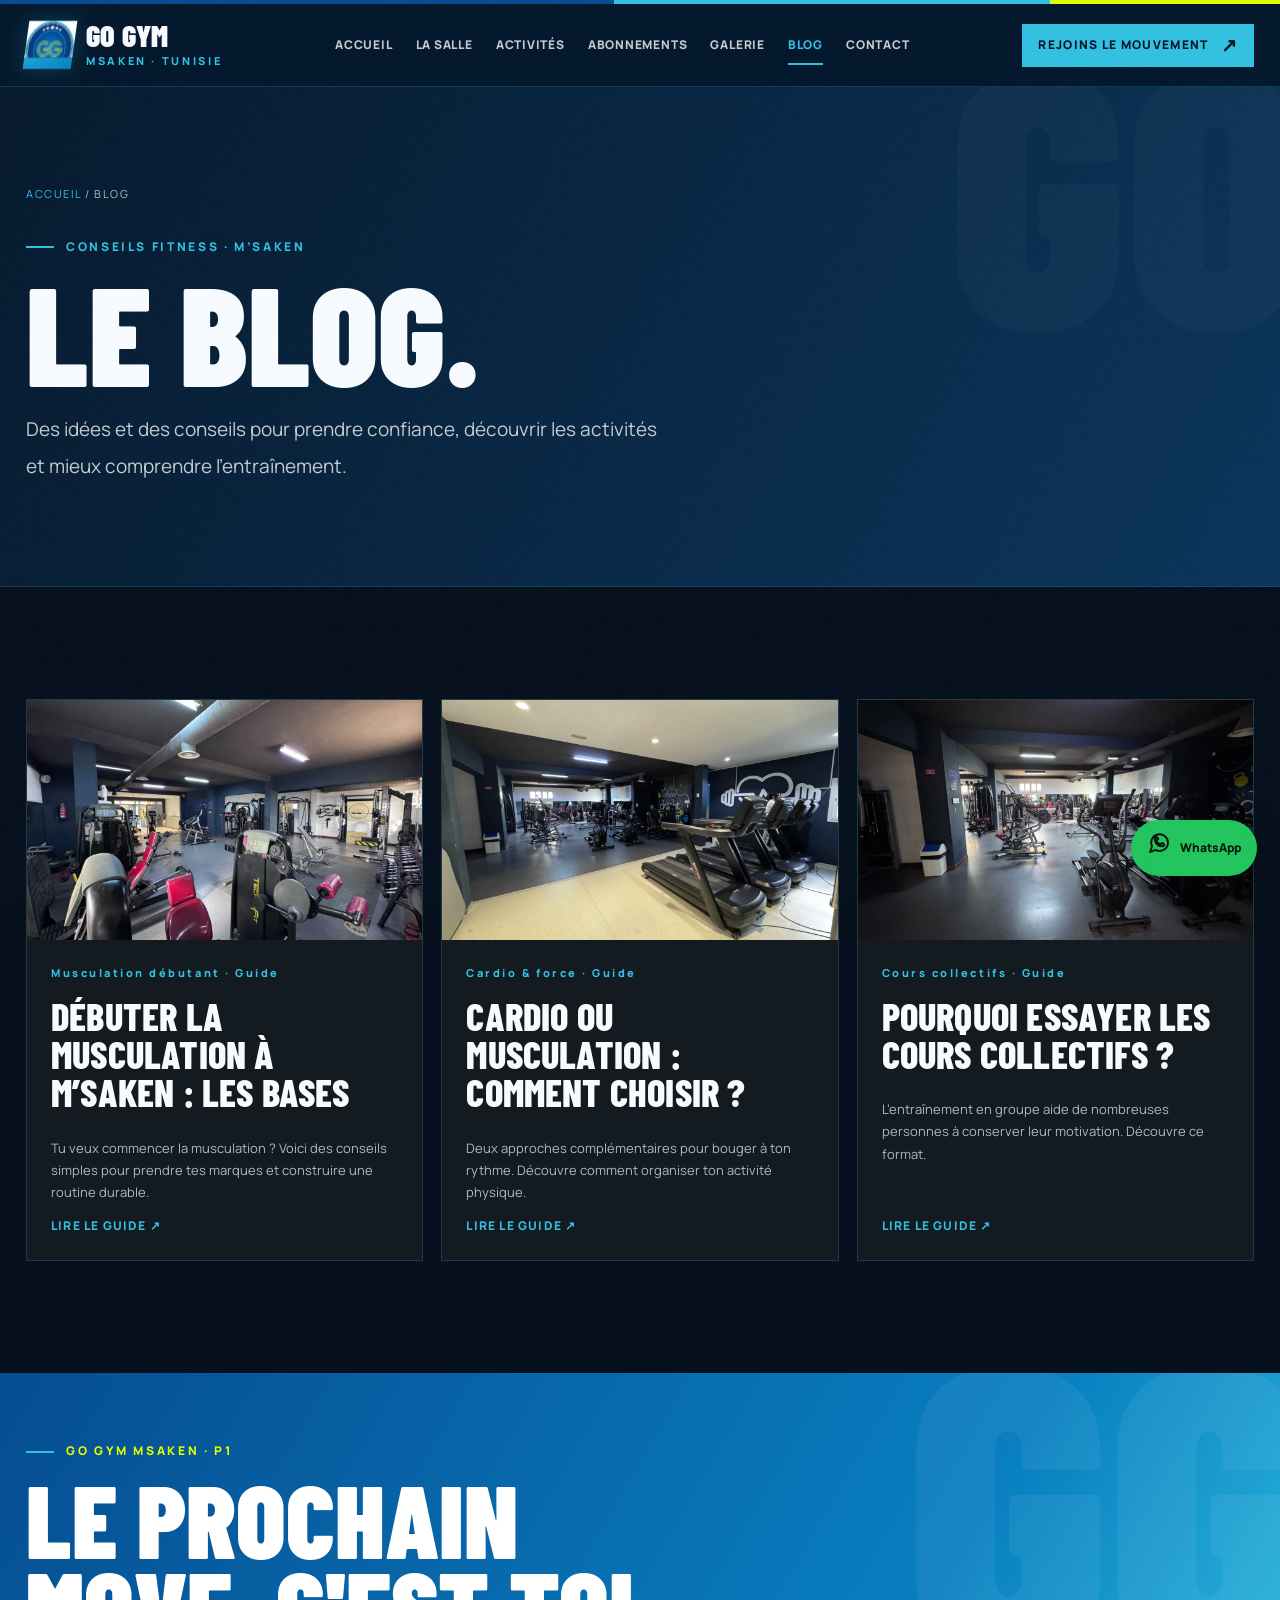
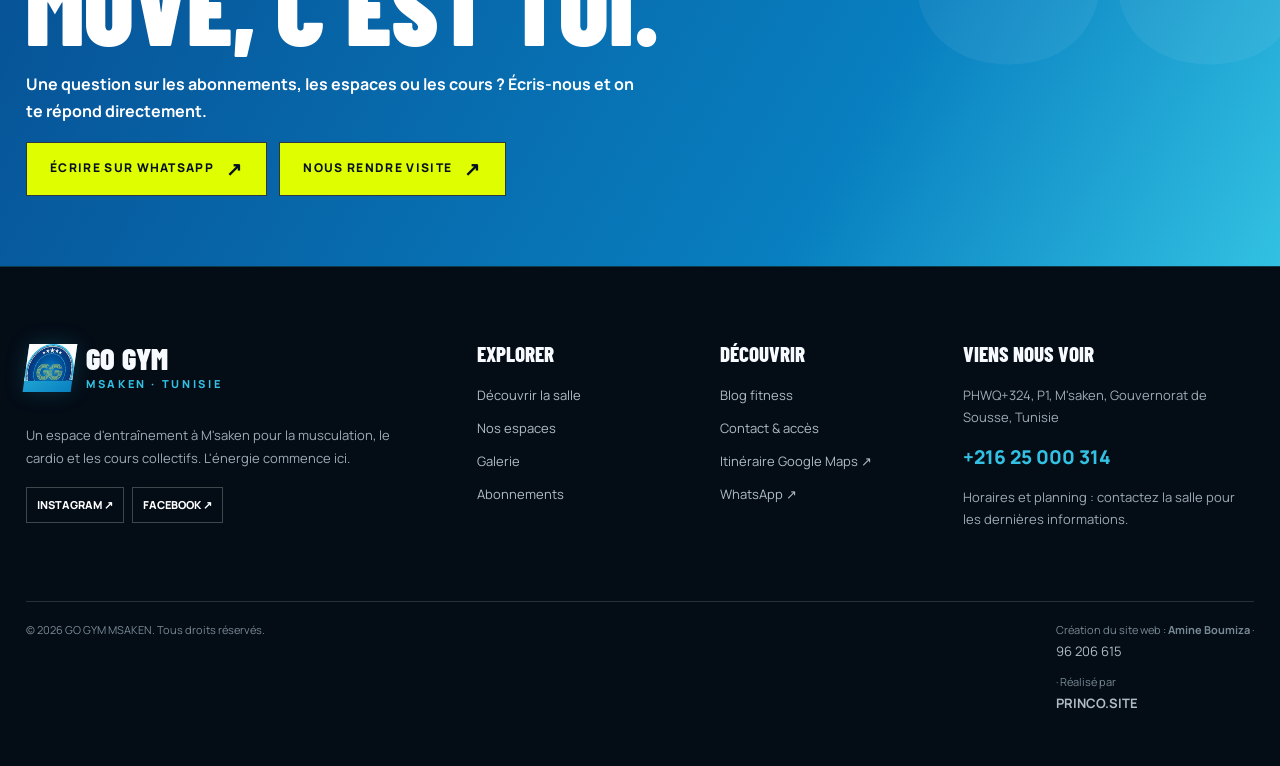
==== commit dfb9517c: "Apply original GO GYM logo, icons and favicon SEO metadata to blog/index.html" ====
--- a/blog/index.html
+++ b/blog/index.html
@@ -1,5 +1,5 @@
 <!doctype html>
-<html lang="fr-TN"><head><meta charset="utf-8"><meta name="viewport" content="width=device-width, initial-scale=1"><meta name="theme-color" content="#090b0e"><meta name="description" content="Conseils fitness GO GYM MSAKEN : débuter la musculation, comprendre le cardio et découvrir les cours collectifs à M&#x27;saken."><meta name="robots" content="index,follow,max-image-preview:large"><title>Blog fitness à M&#x27;saken : conseils musculation &amp; cardio | GO GYM MSAKEN</title><meta property="og:type" content="website"><meta property="og:site_name" content="GO GYM MSAKEN"><meta property="og:locale" content="fr_TN"><meta property="og:title" content="Blog fitness à M&#x27;saken : conseils musculation &amp; cardio | GO GYM MSAKEN"><meta property="og:description" content="Conseils fitness GO GYM MSAKEN : débuter la musculation, comprendre le cardio et découvrir les cours collectifs à M&#x27;saken."><meta name="twitter:card" content="summary_large_image"><link rel="icon" type="image/svg+xml" href="../assets/icons/favicon.svg"><link rel="preconnect" href="https://fonts.googleapis.com"><link rel="preconnect" href="https://fonts.gstatic.com" crossorigin><link rel="stylesheet" href="../css/style.css"><script type="application/ld+json">{
+<html lang="fr-TN"><head><meta charset="utf-8"><meta name="viewport" content="width=device-width, initial-scale=1"><meta name="theme-color" content="#090b0e"><meta name="description" content="Conseils fitness GO GYM MSAKEN : débuter la musculation, comprendre le cardio et découvrir les cours collectifs à M&#x27;saken."><meta name="robots" content="index,follow,max-image-preview:large"><title>Blog fitness à M&#x27;saken : conseils musculation &amp; cardio | GO GYM MSAKEN</title><meta property="og:type" content="website"><meta property="og:site_name" content="GO GYM MSAKEN"><meta property="og:locale" content="fr_TN"><meta property="og:title" content="Blog fitness à M&#x27;saken : conseils musculation &amp; cardio | GO GYM MSAKEN"><meta property="og:description" content="Conseils fitness GO GYM MSAKEN : débuter la musculation, comprendre le cardio et découvrir les cours collectifs à M&#x27;saken."><meta name="twitter:card" content="summary_large_image"><link rel="icon" type="image/png" sizes="96x96" href="../assets/icons/favicon.png"><link rel="shortcut icon" href="../assets/icons/favicon.png"><meta name="application-name" content="GO GYM MSAKEN"><link rel="preconnect" href="https://fonts.googleapis.com"><link rel="preconnect" href="https://fonts.gstatic.com" crossorigin><link rel="stylesheet" href="../css/style.css"><script type="application/ld+json">{
   "@context": "https://schema.org",
   "@type": "ExerciseGym",
   "name": "GO GYM MSAKEN",
@@ -20,6 +20,9 @@
   "availableLanguage": [
     "fr",
     "ar"
-  ]
-}</script></head><body>
-<a href="#contenu" class="skip">Aller au contenu</a><div class="topline"></div><header class="header"><nav class="nav container" aria-label="Navigation principale"><a class="brand" href="../index.html" aria-label="GO GYM MSAKEN accueil"><span class="brand-mark" aria-hidden="true">GG</span><span class="brand-type">GO GYM<span>MSAKEN · TUNISIE</span></span></a><div class="nav-links" id="main-nav"><a href="../index.html" class="" >Accueil</a><a href="../la-salle.html" class="" >La salle</a><a href="../activites.html" class="" >Activités</a><a href="../abonnements.html" class="" >Abonnements</a><a href="../galerie.html" class="" >Galerie</a><a href="../blog/index.html" class="active" aria-current=page>Blog</a><a href="../contact.html" class="" >Contact</a></div><div class="nav-actions"><a class="btn btn-primary" href="https://wa.me/21625000314?text=Bonjour%20GO%20GYM%20MSAKEN%2C%20je%20souhaite%20des%20informations%20sur%20la%20salle." target="_blank" rel="noopener noreferrer">Rejoins le mouvement <span class="arrow" aria-hidden="true">↗</span></a><button class="menu-toggle" aria-controls="main-nav" aria-expanded="false" aria-label="Ouvrir le menu">☰</button></div></nav></header><main id="contenu"><section class="page-hero"><div class="container"><div class="breadcrumbs"><a href="../index.html">Accueil</a> / Blog</div><div class="eyebrow" style="margin-top:35px">Conseils fitness · M’saken</div><h1>LE BLOG.</h1><p class="lede">Des idées et des conseils pour prendre confiance, découvrir les activités et mieux comprendre l’entraînement.</p></div></section><section class="section container"><div class="article-list"><article class="article-card reveal"><img src="../assets/images/musculation-machines.webp" loading="lazy" decoding="async" alt="Débuter la musculation à M’saken : les bases" ><div class="article-body"><span class="overline">Musculation débutant · Guide</span><h2 class="h3" style="margin-top:14px">Débuter la musculation à M’saken : les bases</h2><p>Tu veux commencer la musculation ? Voici des conseils simples pour prendre tes marques et construire une routine durable.</p><a class="read-more" href="bien-debuter-musculation-msaken.html">Lire le guide ↗</a></div></article><article class="article-card reveal"><img src="../assets/images/cardio-tapis.webp" loading="lazy" decoding="async" alt="Cardio ou musculation : comment choisir ?" ><div class="article-body"><span class="overline">Cardio & force · Guide</span><h2 class="h3" style="margin-top:14px">Cardio ou musculation : comment choisir ?</h2><p>Deux approches complémentaires pour bouger à ton rythme. Découvre comment organiser ton activité physique.</p><a class="read-more" href="cardio-ou-musculation.html">Lire le guide ↗</a></div></article><article class="article-card reveal"><img src="../assets/images/cardio-espace.webp" loading="lazy" decoding="async" alt="Pourquoi essayer les cours collectifs ?" ><div class="article-body"><span class="overline">Cours collectifs · Guide</span><h2 class="h3" style="margin-top:14px">Pourquoi essayer les cours collectifs ?</h2><p>L’entraînement en groupe aide de nombreuses personnes à conserver leur motivation. Découvre ce format.</p><a class="read-more" href="pourquoi-cours-collectifs.html">Lire le guide ↗</a></div></article></div></section><section class="cta-band"><div class="container"><div class="eyebrow" style="color:#141818">GO GYM MSAKEN · P1</div><h2>LE PROCHAIN<br>MOVE, C'EST TOI.</h2><p>Une question sur les abonnements, les espaces ou les cours ? Écris-nous et on te répond directement.</p><div class="button-pair"><a class="btn btn-dark" href="https://wa.me/21625000314?text=Bonjour%20GO%20GYM%20MSAKEN%2C%20je%20souhaite%20des%20informations%20sur%20la%20salle." target="_blank" rel="noopener noreferrer">Écrire sur WhatsApp <span class="arrow" aria-hidden="true">↗</span></a><a class="btn btn-dark" href="https://www.google.com/maps/search/?api=1&amp;query=Go%20Gym%20Msaken%20PHWQ%2B324" target="_blank" rel="noopener noreferrer">Nous rendre visite <span class="arrow" aria-hidden="true">↗</span></a></div></div></section></main><footer class="footer"><div class="container"><div class="footer-grid"><div><a class="brand" href="../index.html"><span class="brand-mark">GG</span><span class="brand-type">GO GYM<span>MSAKEN · TUNISIE</span></span></a><p>Un espace d'entraînement à M'saken pour la musculation, le cardio et les cours collectifs. L'énergie commence ici.</p><div class="social-row"><a href="https://www.instagram.com/gogym.msaken/" target="_blank" rel="noopener noreferrer">Instagram ↗</a><a href="https://www.facebook.com/gogym.tn/?locale=fr_FR" target="_blank" rel="noopener noreferrer">Facebook ↗</a></div></div><div><h4>Explorer</h4><a href="../la-salle.html">Découvrir la salle</a><a href="../activites.html">Nos espaces</a><a href="../galerie.html">Galerie</a><a href="../abonnements.html">Abonnements</a></div><div><h4>Découvrir</h4><a href="../blog/index.html">Blog fitness</a><a href="../contact.html">Contact & accès</a><a href="https://www.google.com/maps/search/?api=1&query=Go%20Gym%20Msaken%20PHWQ%2B324" target="_blank" rel="noopener noreferrer">Itinéraire Google Maps ↗</a><a href="https://wa.me/21625000314?text=Bonjour%20GO%20GYM%20MSAKEN%2C%20je%20souhaite%20des%20informations%20sur%20la%20salle." target="_blank" rel="noopener noreferrer">WhatsApp ↗</a></div><div><h4>Viens nous voir</h4><p>PHWQ+324, P1, M'saken, Gouvernorat de Sousse, Tunisie</p><a href="tel:+21625000314" style="font-weight:900;color:var(--accent);font-size:19px">+216 25 000 314</a><p>Horaires et planning : contactez la salle pour les dernières informations.</p></div></div><div class="footer-bottom"><span>© <span data-current-year>2026</span> GO GYM MSAKEN. Tous droits réservés.</span><span class="site-credit">Création du site web : <strong>Amine Boumiza</strong> · <a href="tel:+21696206615">96 206 615</a> · Réalisé par <a href="https://princo.site" target="_blank" rel="noopener noreferrer"><strong>PRINCO.SITE</strong></a></span></div></div></footer><a href="https://wa.me/21625000314?text=Bonjour%20GO%20GYM%20MSAKEN%2C%20je%20souhaite%20des%20informations%20sur%20la%20salle." class="whatsapp-float" target="_blank" rel="noopener noreferrer" aria-label="Contacter GO GYM MSAKEN sur WhatsApp"><span class="whatsapp-icon" aria-hidden="true">✆</span><span>WhatsApp</span></a><script src="../js/main.js" defer></script></body></html>+  ],
+  "url": "https://gogymmsaken.com/",
+  "logo": "https://gogymmsaken.com/assets/icons/go-gym-original.png",
+  "image": "https://gogymmsaken.com/assets/images/facade-go-gym.webp"
+}</script><link rel="canonical" href="https://gogymmsaken.com/blog/index.html"><meta property="og:url" content="https://gogymmsaken.com/blog/index.html"><meta property="og:image" content="https://gogymmsaken.com/assets/icons/go-gym-original.png"><meta property="og:image:alt" content="Logo officiel GO GYM MSAKEN"><meta name="twitter:image" content="https://gogymmsaken.com/assets/icons/go-gym-original.png"></head><body>
+<a href="#contenu" class="skip">Aller au contenu</a><div class="topline"></div><header class="header"><nav class="nav container" aria-label="Navigation principale"><a class="brand" href="../index.html" aria-label="GO GYM MSAKEN accueil"><span class="brand-mark" aria-hidden="true"><img src="../assets/icons/go-gym-original.png" width="56" height="56" alt="" decoding="async"></span><span class="brand-type">GO GYM<span>MSAKEN · TUNISIE</span></span></a><div class="nav-links" id="main-nav"><a href="../index.html" class="" >Accueil</a><a href="../la-salle.html" class="" >La salle</a><a href="../activites.html" class="" >Activités</a><a href="../abonnements.html" class="" >Abonnements</a><a href="../galerie.html" class="" >Galerie</a><a href="../blog/index.html" class="active" aria-current=page>Blog</a><a href="../contact.html" class="" >Contact</a></div><div class="nav-actions"><a class="btn btn-primary" href="https://wa.me/21625000314?text=Bonjour%20GO%20GYM%20MSAKEN%2C%20je%20souhaite%20des%20informations%20sur%20la%20salle." target="_blank" rel="noopener noreferrer">Rejoins le mouvement <span class="arrow" aria-hidden="true">↗</span></a><button class="menu-toggle" aria-controls="main-nav" aria-expanded="false" aria-label="Ouvrir le menu">☰</button></div></nav></header><main id="contenu"><section class="page-hero"><div class="container"><div class="breadcrumbs"><a href="../index.html">Accueil</a> / Blog</div><div class="eyebrow" style="margin-top:35px">Conseils fitness · M’saken</div><h1>LE BLOG.</h1><p class="lede">Des idées et des conseils pour prendre confiance, découvrir les activités et mieux comprendre l’entraînement.</p></div></section><section class="section container"><div class="article-list"><article class="article-card reveal"><img src="../assets/images/musculation-machines.webp" loading="lazy" decoding="async" alt="Débuter la musculation à M’saken : les bases" ><div class="article-body"><span class="overline">Musculation débutant · Guide</span><h2 class="h3" style="margin-top:14px">Débuter la musculation à M’saken : les bases</h2><p>Tu veux commencer la musculation ? Voici des conseils simples pour prendre tes marques et construire une routine durable.</p><a class="read-more" href="bien-debuter-musculation-msaken.html">Lire le guide ↗</a></div></article><article class="article-card reveal"><img src="../assets/images/cardio-tapis.webp" loading="lazy" decoding="async" alt="Cardio ou musculation : comment choisir ?" ><div class="article-body"><span class="overline">Cardio & force · Guide</span><h2 class="h3" style="margin-top:14px">Cardio ou musculation : comment choisir ?</h2><p>Deux approches complémentaires pour bouger à ton rythme. Découvre comment organiser ton activité physique.</p><a class="read-more" href="cardio-ou-musculation.html">Lire le guide ↗</a></div></article><article class="article-card reveal"><img src="../assets/images/cardio-espace.webp" loading="lazy" decoding="async" alt="Pourquoi essayer les cours collectifs ?" ><div class="article-body"><span class="overline">Cours collectifs · Guide</span><h2 class="h3" style="margin-top:14px">Pourquoi essayer les cours collectifs ?</h2><p>L’entraînement en groupe aide de nombreuses personnes à conserver leur motivation. Découvre ce format.</p><a class="read-more" href="pourquoi-cours-collectifs.html">Lire le guide ↗</a></div></article></div></section><section class="cta-band"><div class="container"><div class="eyebrow" style="color:#141818">GO GYM MSAKEN · P1</div><h2>LE PROCHAIN<br>MOVE, C'EST TOI.</h2><p>Une question sur les abonnements, les espaces ou les cours ? Écris-nous et on te répond directement.</p><div class="button-pair"><a class="btn btn-dark" href="https://wa.me/21625000314?text=Bonjour%20GO%20GYM%20MSAKEN%2C%20je%20souhaite%20des%20informations%20sur%20la%20salle." target="_blank" rel="noopener noreferrer">Écrire sur WhatsApp <span class="arrow" aria-hidden="true">↗</span></a><a class="btn btn-dark" href="https://www.google.com/maps/search/?api=1&amp;query=Go%20Gym%20Msaken%20PHWQ%2B324" target="_blank" rel="noopener noreferrer">Nous rendre visite <span class="arrow" aria-hidden="true">↗</span></a></div></div></section></main><footer class="footer"><div class="container"><div class="footer-grid"><div><a class="brand" href="../index.html"><span class="brand-mark" aria-hidden="true"><img src="../assets/icons/go-gym-original.png" width="56" height="56" alt="" decoding="async"></span><span class="brand-type">GO GYM<span>MSAKEN · TUNISIE</span></span></a><p>Un espace d'entraînement à M'saken pour la musculation, le cardio et les cours collectifs. L'énergie commence ici.</p><div class="social-row"><a href="https://www.instagram.com/gogym.msaken/" target="_blank" rel="noopener noreferrer">Instagram ↗</a><a href="https://www.facebook.com/gogym.tn/?locale=fr_FR" target="_blank" rel="noopener noreferrer">Facebook ↗</a></div></div><div><h4>Explorer</h4><a href="../la-salle.html">Découvrir la salle</a><a href="../activites.html">Nos espaces</a><a href="../galerie.html">Galerie</a><a href="../abonnements.html">Abonnements</a></div><div><h4>Découvrir</h4><a href="../blog/index.html">Blog fitness</a><a href="../contact.html">Contact & accès</a><a href="https://www.google.com/maps/search/?api=1&query=Go%20Gym%20Msaken%20PHWQ%2B324" target="_blank" rel="noopener noreferrer">Itinéraire Google Maps ↗</a><a href="https://wa.me/21625000314?text=Bonjour%20GO%20GYM%20MSAKEN%2C%20je%20souhaite%20des%20informations%20sur%20la%20salle." target="_blank" rel="noopener noreferrer">WhatsApp ↗</a></div><div><h4>Viens nous voir</h4><p>PHWQ+324, P1, M'saken, Gouvernorat de Sousse, Tunisie</p><a href="tel:+21625000314" style="font-weight:900;color:var(--accent);font-size:19px">+216 25 000 314</a><p>Horaires et planning : contactez la salle pour les dernières informations.</p></div></div><div class="footer-bottom"><span>© <span data-current-year>2026</span> GO GYM MSAKEN. Tous droits réservés.</span><span class="site-credit">Création du site web : <strong>Amine Boumiza</strong> · <a href="tel:+21696206615">96 206 615</a> · Réalisé par <a href="https://princo.site" target="_blank" rel="noopener noreferrer"><strong>PRINCO.SITE</strong></a></span></div></div></footer><a href="https://wa.me/21625000314?text=Bonjour%20GO%20GYM%20MSAKEN%2C%20je%20souhaite%20des%20informations%20sur%20la%20salle." class="whatsapp-float" target="_blank" rel="noopener noreferrer" aria-label="Contacter GO GYM MSAKEN sur WhatsApp"><span class="whatsapp-icon" aria-hidden="true"><svg width="24" height="24" viewBox="0 0 24 24" fill="none" stroke="currentColor" stroke-width="1.9" stroke-linecap="round" stroke-linejoin="round" aria-hidden="true"><path d="M21 11.5a8.4 8.4 0 0 1-12.4 7.4L3 21l2.1-5.6A8.4 8.4 0 1 1 21 11.5Z"/><path d="M8.8 8.2c.4 2.6 2.4 4.6 5 5l1.3-1.3 2 1.2-.4 2c-5.4 1.1-9.7-3.2-8.6-8.6l2-.4 1.2 2-1.5 1.1Z"/></svg></span><span>WhatsApp</span></a><script src="../js/main.js" defer></script></body></html>
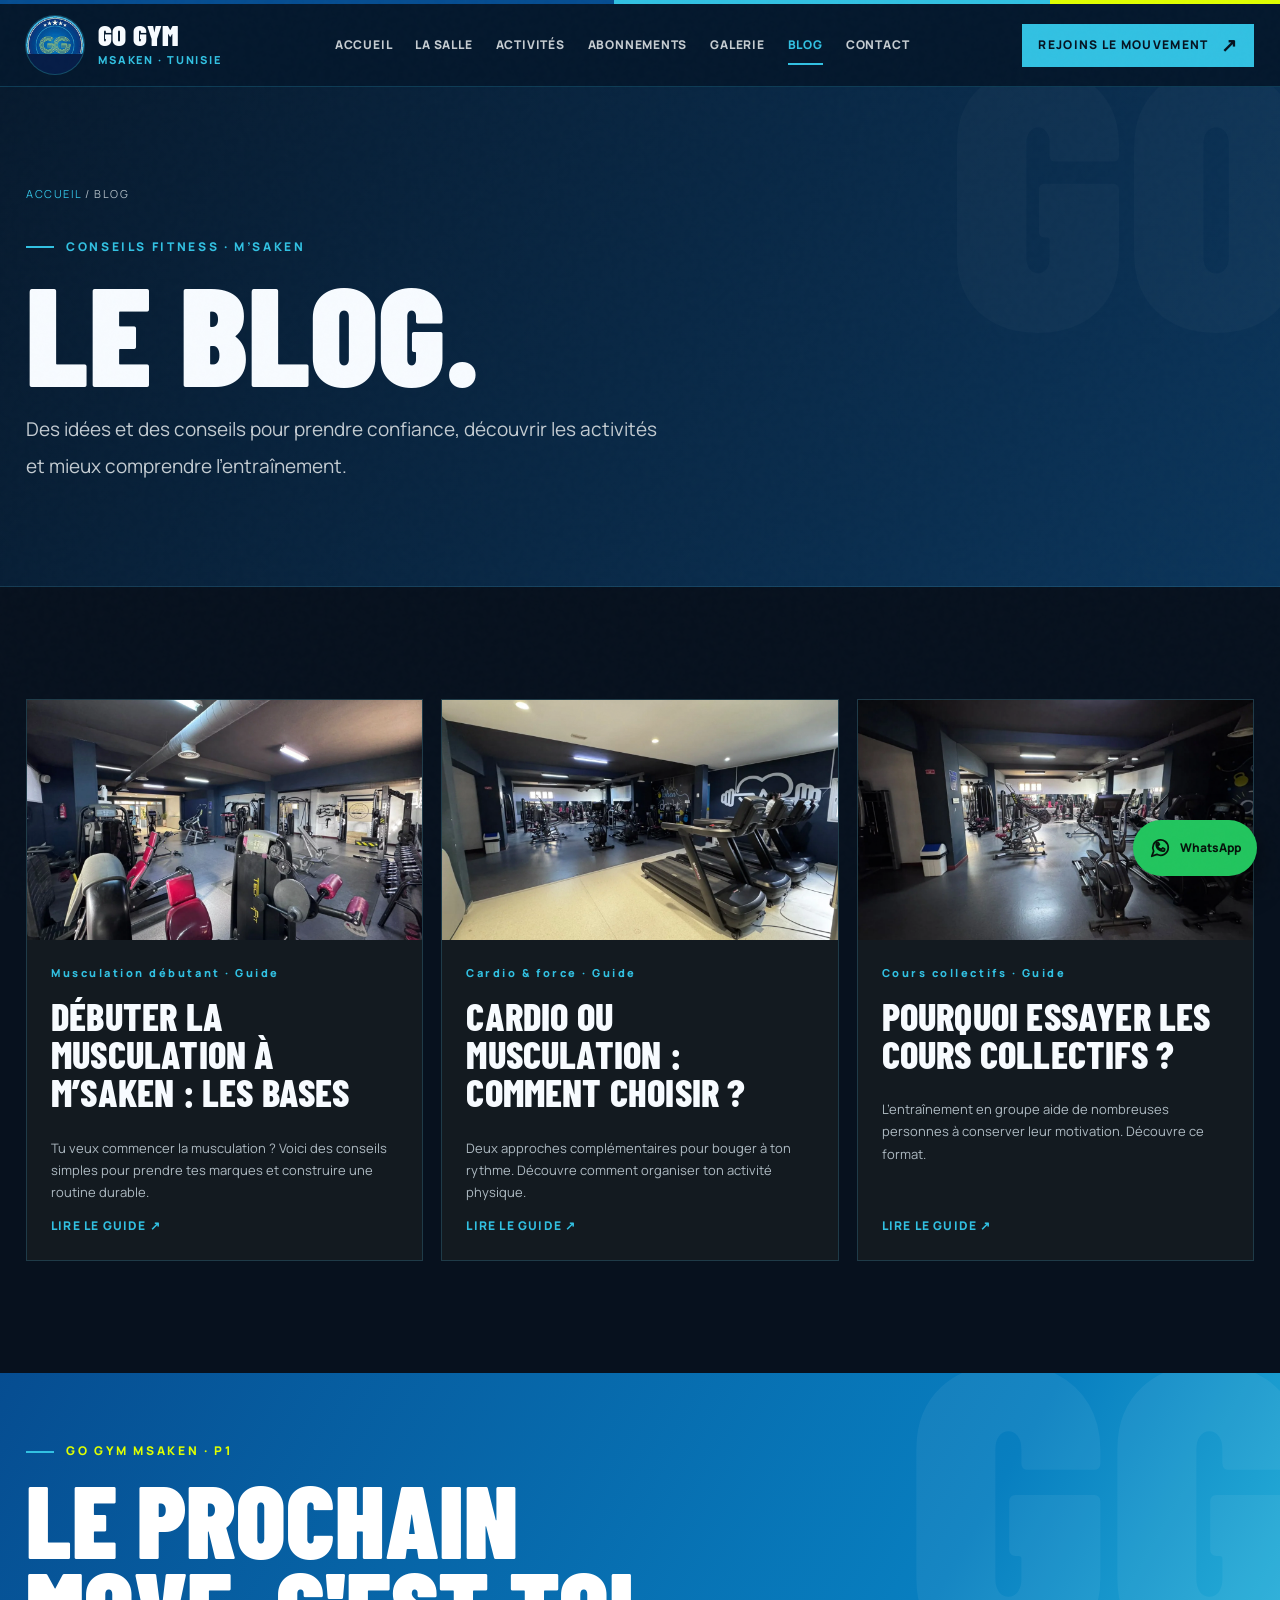
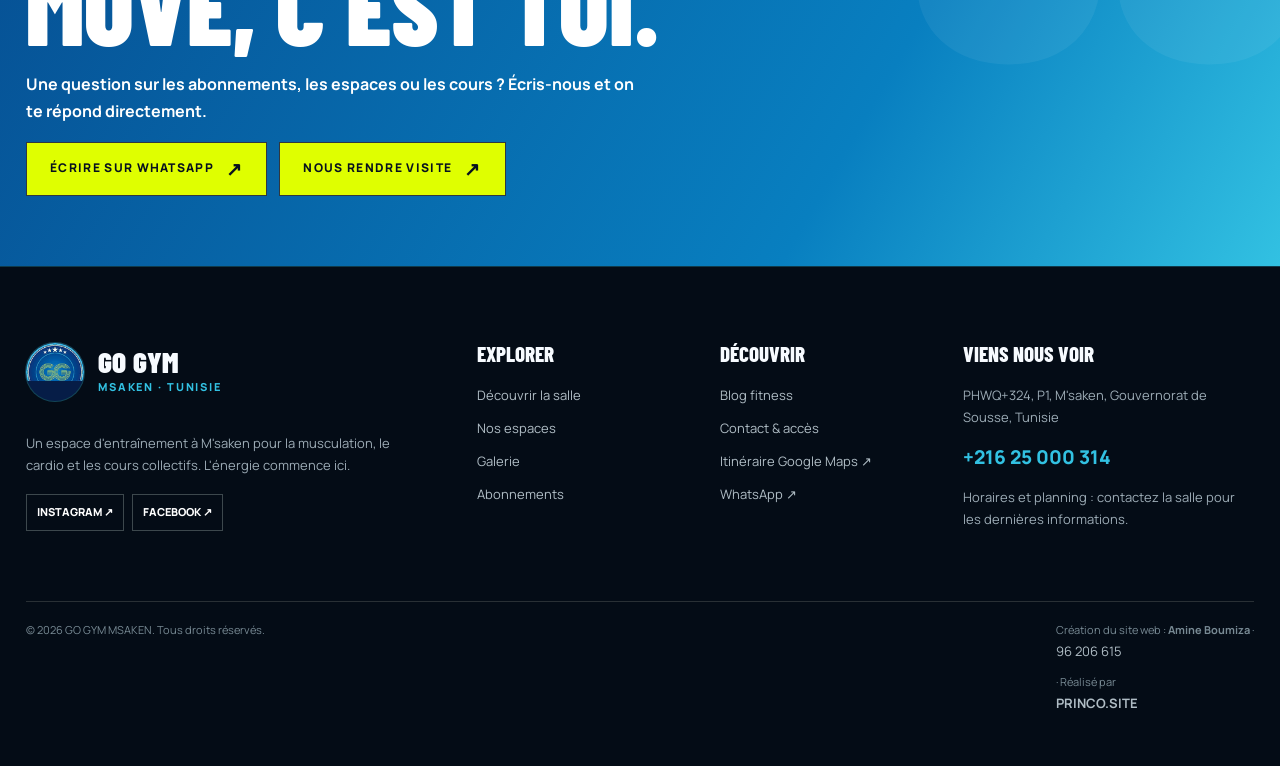
==== commit 356c3b83: "Use accessible SVG navigation icon instead of font glyph" ====
--- a/blog/index.html
+++ b/blog/index.html
@@ -25,4 +25,4 @@
   "logo": "https://gogymmsaken.com/assets/icons/go-gym-original.png",
   "image": "https://gogymmsaken.com/assets/images/facade-go-gym.webp"
 }</script><link rel="canonical" href="https://gogymmsaken.com/blog/index.html"><meta property="og:url" content="https://gogymmsaken.com/blog/index.html"><meta property="og:image" content="https://gogymmsaken.com/assets/icons/go-gym-original.png"><meta property="og:image:alt" content="Logo officiel GO GYM MSAKEN"><meta name="twitter:image" content="https://gogymmsaken.com/assets/icons/go-gym-original.png"></head><body>
-<a href="#contenu" class="skip">Aller au contenu</a><div class="topline"></div><header class="header"><nav class="nav container" aria-label="Navigation principale"><a class="brand" href="../index.html" aria-label="GO GYM MSAKEN accueil"><span class="brand-mark" aria-hidden="true"><img src="../assets/icons/go-gym-original.png" width="56" height="56" alt="" decoding="async"></span><span class="brand-type">GO GYM<span>MSAKEN · TUNISIE</span></span></a><div class="nav-links" id="main-nav"><a href="../index.html" class="" >Accueil</a><a href="../la-salle.html" class="" >La salle</a><a href="../activites.html" class="" >Activités</a><a href="../abonnements.html" class="" >Abonnements</a><a href="../galerie.html" class="" >Galerie</a><a href="../blog/index.html" class="active" aria-current=page>Blog</a><a href="../contact.html" class="" >Contact</a></div><div class="nav-actions"><a class="btn btn-primary" href="https://wa.me/21625000314?text=Bonjour%20GO%20GYM%20MSAKEN%2C%20je%20souhaite%20des%20informations%20sur%20la%20salle." target="_blank" rel="noopener noreferrer">Rejoins le mouvement <span class="arrow" aria-hidden="true">↗</span></a><button class="menu-toggle" aria-controls="main-nav" aria-expanded="false" aria-label="Ouvrir le menu">☰</button></div></nav></header><main id="contenu"><section class="page-hero"><div class="container"><div class="breadcrumbs"><a href="../index.html">Accueil</a> / Blog</div><div class="eyebrow" style="margin-top:35px">Conseils fitness · M’saken</div><h1>LE BLOG.</h1><p class="lede">Des idées et des conseils pour prendre confiance, découvrir les activités et mieux comprendre l’entraînement.</p></div></section><section class="section container"><div class="article-list"><article class="article-card reveal"><img src="../assets/images/musculation-machines.webp" loading="lazy" decoding="async" alt="Débuter la musculation à M’saken : les bases" ><div class="article-body"><span class="overline">Musculation débutant · Guide</span><h2 class="h3" style="margin-top:14px">Débuter la musculation à M’saken : les bases</h2><p>Tu veux commencer la musculation ? Voici des conseils simples pour prendre tes marques et construire une routine durable.</p><a class="read-more" href="bien-debuter-musculation-msaken.html">Lire le guide ↗</a></div></article><article class="article-card reveal"><img src="../assets/images/cardio-tapis.webp" loading="lazy" decoding="async" alt="Cardio ou musculation : comment choisir ?" ><div class="article-body"><span class="overline">Cardio & force · Guide</span><h2 class="h3" style="margin-top:14px">Cardio ou musculation : comment choisir ?</h2><p>Deux approches complémentaires pour bouger à ton rythme. Découvre comment organiser ton activité physique.</p><a class="read-more" href="cardio-ou-musculation.html">Lire le guide ↗</a></div></article><article class="article-card reveal"><img src="../assets/images/cardio-espace.webp" loading="lazy" decoding="async" alt="Pourquoi essayer les cours collectifs ?" ><div class="article-body"><span class="overline">Cours collectifs · Guide</span><h2 class="h3" style="margin-top:14px">Pourquoi essayer les cours collectifs ?</h2><p>L’entraînement en groupe aide de nombreuses personnes à conserver leur motivation. Découvre ce format.</p><a class="read-more" href="pourquoi-cours-collectifs.html">Lire le guide ↗</a></div></article></div></section><section class="cta-band"><div class="container"><div class="eyebrow" style="color:#141818">GO GYM MSAKEN · P1</div><h2>LE PROCHAIN<br>MOVE, C'EST TOI.</h2><p>Une question sur les abonnements, les espaces ou les cours ? Écris-nous et on te répond directement.</p><div class="button-pair"><a class="btn btn-dark" href="https://wa.me/21625000314?text=Bonjour%20GO%20GYM%20MSAKEN%2C%20je%20souhaite%20des%20informations%20sur%20la%20salle." target="_blank" rel="noopener noreferrer">Écrire sur WhatsApp <span class="arrow" aria-hidden="true">↗</span></a><a class="btn btn-dark" href="https://www.google.com/maps/search/?api=1&amp;query=Go%20Gym%20Msaken%20PHWQ%2B324" target="_blank" rel="noopener noreferrer">Nous rendre visite <span class="arrow" aria-hidden="true">↗</span></a></div></div></section></main><footer class="footer"><div class="container"><div class="footer-grid"><div><a class="brand" href="../index.html"><span class="brand-mark" aria-hidden="true"><img src="../assets/icons/go-gym-original.png" width="56" height="56" alt="" decoding="async"></span><span class="brand-type">GO GYM<span>MSAKEN · TUNISIE</span></span></a><p>Un espace d'entraînement à M'saken pour la musculation, le cardio et les cours collectifs. L'énergie commence ici.</p><div class="social-row"><a href="https://www.instagram.com/gogym.msaken/" target="_blank" rel="noopener noreferrer">Instagram ↗</a><a href="https://www.facebook.com/gogym.tn/?locale=fr_FR" target="_blank" rel="noopener noreferrer">Facebook ↗</a></div></div><div><h4>Explorer</h4><a href="../la-salle.html">Découvrir la salle</a><a href="../activites.html">Nos espaces</a><a href="../galerie.html">Galerie</a><a href="../abonnements.html">Abonnements</a></div><div><h4>Découvrir</h4><a href="../blog/index.html">Blog fitness</a><a href="../contact.html">Contact & accès</a><a href="https://www.google.com/maps/search/?api=1&query=Go%20Gym%20Msaken%20PHWQ%2B324" target="_blank" rel="noopener noreferrer">Itinéraire Google Maps ↗</a><a href="https://wa.me/21625000314?text=Bonjour%20GO%20GYM%20MSAKEN%2C%20je%20souhaite%20des%20informations%20sur%20la%20salle." target="_blank" rel="noopener noreferrer">WhatsApp ↗</a></div><div><h4>Viens nous voir</h4><p>PHWQ+324, P1, M'saken, Gouvernorat de Sousse, Tunisie</p><a href="tel:+21625000314" style="font-weight:900;color:var(--accent);font-size:19px">+216 25 000 314</a><p>Horaires et planning : contactez la salle pour les dernières informations.</p></div></div><div class="footer-bottom"><span>© <span data-current-year>2026</span> GO GYM MSAKEN. Tous droits réservés.</span><span class="site-credit">Création du site web : <strong>Amine Boumiza</strong> · <a href="tel:+21696206615">96 206 615</a> · Réalisé par <a href="https://princo.site" target="_blank" rel="noopener noreferrer"><strong>PRINCO.SITE</strong></a></span></div></div></footer><a href="https://wa.me/21625000314?text=Bonjour%20GO%20GYM%20MSAKEN%2C%20je%20souhaite%20des%20informations%20sur%20la%20salle." class="whatsapp-float" target="_blank" rel="noopener noreferrer" aria-label="Contacter GO GYM MSAKEN sur WhatsApp"><span class="whatsapp-icon" aria-hidden="true"><svg width="24" height="24" viewBox="0 0 24 24" fill="none" stroke="currentColor" stroke-width="1.9" stroke-linecap="round" stroke-linejoin="round" aria-hidden="true"><path d="M21 11.5a8.4 8.4 0 0 1-12.4 7.4L3 21l2.1-5.6A8.4 8.4 0 1 1 21 11.5Z"/><path d="M8.8 8.2c.4 2.6 2.4 4.6 5 5l1.3-1.3 2 1.2-.4 2c-5.4 1.1-9.7-3.2-8.6-8.6l2-.4 1.2 2-1.5 1.1Z"/></svg></span><span>WhatsApp</span></a><script src="../js/main.js" defer></script></body></html>+<a href="#contenu" class="skip">Aller au contenu</a><div class="topline"></div><header class="header"><nav class="nav container" aria-label="Navigation principale"><a class="brand" href="../index.html" aria-label="GO GYM MSAKEN accueil"><span class="brand-mark" aria-hidden="true"><img src="../assets/icons/go-gym-original.png" width="56" height="56" alt="" decoding="async"></span><span class="brand-type">GO GYM<span>MSAKEN · TUNISIE</span></span></a><div class="nav-links" id="main-nav"><a href="../index.html" class="" >Accueil</a><a href="../la-salle.html" class="" >La salle</a><a href="../activites.html" class="" >Activités</a><a href="../abonnements.html" class="" >Abonnements</a><a href="../galerie.html" class="" >Galerie</a><a href="../blog/index.html" class="active" aria-current=page>Blog</a><a href="../contact.html" class="" >Contact</a></div><div class="nav-actions"><a class="btn btn-primary" href="https://wa.me/21625000314?text=Bonjour%20GO%20GYM%20MSAKEN%2C%20je%20souhaite%20des%20informations%20sur%20la%20salle." target="_blank" rel="noopener noreferrer">Rejoins le mouvement <span class="arrow" aria-hidden="true">↗</span></a><button class="menu-toggle" aria-controls="main-nav" aria-expanded="false" aria-label="Ouvrir le menu"><svg width="23" height="23" viewBox="0 0 24 24" fill="none" stroke="currentColor" stroke-width="1.9" stroke-linecap="round" aria-hidden="true"><path d="M4 6h16M4 12h16M4 18h16"/></svg></button></div></nav></header><main id="contenu"><section class="page-hero"><div class="container"><div class="breadcrumbs"><a href="../index.html">Accueil</a> / Blog</div><div class="eyebrow" style="margin-top:35px">Conseils fitness · M’saken</div><h1>LE BLOG.</h1><p class="lede">Des idées et des conseils pour prendre confiance, découvrir les activités et mieux comprendre l’entraînement.</p></div></section><section class="section container"><div class="article-list"><article class="article-card reveal"><img src="../assets/images/musculation-machines.webp" loading="lazy" decoding="async" alt="Débuter la musculation à M’saken : les bases" ><div class="article-body"><span class="overline">Musculation débutant · Guide</span><h2 class="h3" style="margin-top:14px">Débuter la musculation à M’saken : les bases</h2><p>Tu veux commencer la musculation ? Voici des conseils simples pour prendre tes marques et construire une routine durable.</p><a class="read-more" href="bien-debuter-musculation-msaken.html">Lire le guide ↗</a></div></article><article class="article-card reveal"><img src="../assets/images/cardio-tapis.webp" loading="lazy" decoding="async" alt="Cardio ou musculation : comment choisir ?" ><div class="article-body"><span class="overline">Cardio & force · Guide</span><h2 class="h3" style="margin-top:14px">Cardio ou musculation : comment choisir ?</h2><p>Deux approches complémentaires pour bouger à ton rythme. Découvre comment organiser ton activité physique.</p><a class="read-more" href="cardio-ou-musculation.html">Lire le guide ↗</a></div></article><article class="article-card reveal"><img src="../assets/images/cardio-espace.webp" loading="lazy" decoding="async" alt="Pourquoi essayer les cours collectifs ?" ><div class="article-body"><span class="overline">Cours collectifs · Guide</span><h2 class="h3" style="margin-top:14px">Pourquoi essayer les cours collectifs ?</h2><p>L’entraînement en groupe aide de nombreuses personnes à conserver leur motivation. Découvre ce format.</p><a class="read-more" href="pourquoi-cours-collectifs.html">Lire le guide ↗</a></div></article></div></section><section class="cta-band"><div class="container"><div class="eyebrow" style="color:#141818">GO GYM MSAKEN · P1</div><h2>LE PROCHAIN<br>MOVE, C'EST TOI.</h2><p>Une question sur les abonnements, les espaces ou les cours ? Écris-nous et on te répond directement.</p><div class="button-pair"><a class="btn btn-dark" href="https://wa.me/21625000314?text=Bonjour%20GO%20GYM%20MSAKEN%2C%20je%20souhaite%20des%20informations%20sur%20la%20salle." target="_blank" rel="noopener noreferrer">Écrire sur WhatsApp <span class="arrow" aria-hidden="true">↗</span></a><a class="btn btn-dark" href="https://www.google.com/maps/search/?api=1&amp;query=Go%20Gym%20Msaken%20PHWQ%2B324" target="_blank" rel="noopener noreferrer">Nous rendre visite <span class="arrow" aria-hidden="true">↗</span></a></div></div></section></main><footer class="footer"><div class="container"><div class="footer-grid"><div><a class="brand" href="../index.html"><span class="brand-mark" aria-hidden="true"><img src="../assets/icons/go-gym-original.png" width="56" height="56" alt="" decoding="async"></span><span class="brand-type">GO GYM<span>MSAKEN · TUNISIE</span></span></a><p>Un espace d'entraînement à M'saken pour la musculation, le cardio et les cours collectifs. L'énergie commence ici.</p><div class="social-row"><a href="https://www.instagram.com/gogym.msaken/" target="_blank" rel="noopener noreferrer">Instagram ↗</a><a href="https://www.facebook.com/gogym.tn/?locale=fr_FR" target="_blank" rel="noopener noreferrer">Facebook ↗</a></div></div><div><h4>Explorer</h4><a href="../la-salle.html">Découvrir la salle</a><a href="../activites.html">Nos espaces</a><a href="../galerie.html">Galerie</a><a href="../abonnements.html">Abonnements</a></div><div><h4>Découvrir</h4><a href="../blog/index.html">Blog fitness</a><a href="../contact.html">Contact & accès</a><a href="https://www.google.com/maps/search/?api=1&query=Go%20Gym%20Msaken%20PHWQ%2B324" target="_blank" rel="noopener noreferrer">Itinéraire Google Maps ↗</a><a href="https://wa.me/21625000314?text=Bonjour%20GO%20GYM%20MSAKEN%2C%20je%20souhaite%20des%20informations%20sur%20la%20salle." target="_blank" rel="noopener noreferrer">WhatsApp ↗</a></div><div><h4>Viens nous voir</h4><p>PHWQ+324, P1, M'saken, Gouvernorat de Sousse, Tunisie</p><a href="tel:+21625000314" style="font-weight:900;color:var(--accent);font-size:19px">+216 25 000 314</a><p>Horaires et planning : contactez la salle pour les dernières informations.</p></div></div><div class="footer-bottom"><span>© <span data-current-year>2026</span> GO GYM MSAKEN. Tous droits réservés.</span><span class="site-credit">Création du site web : <strong>Amine Boumiza</strong> · <a href="tel:+21696206615">96 206 615</a> · Réalisé par <a href="https://princo.site" target="_blank" rel="noopener noreferrer"><strong>PRINCO.SITE</strong></a></span></div></div></footer><a href="https://wa.me/21625000314?text=Bonjour%20GO%20GYM%20MSAKEN%2C%20je%20souhaite%20des%20informations%20sur%20la%20salle." class="whatsapp-float" target="_blank" rel="noopener noreferrer" aria-label="Contacter GO GYM MSAKEN sur WhatsApp"><span class="whatsapp-icon" aria-hidden="true"><svg width="24" height="24" viewBox="0 0 24 24" fill="none" stroke="currentColor" stroke-width="1.9" stroke-linecap="round" stroke-linejoin="round" aria-hidden="true"><path d="M21 11.5a8.4 8.4 0 0 1-12.4 7.4L3 21l2.1-5.6A8.4 8.4 0 1 1 21 11.5Z"/><path d="M8.8 8.2c.4 2.6 2.4 4.6 5 5l1.3-1.3 2 1.2-.4 2c-5.4 1.1-9.7-3.2-8.6-8.6l2-.4 1.2 2-1.5 1.1Z"/></svg></span><span>WhatsApp</span></a><script src="../js/main.js" defer></script></body></html>
--- a/css/style.css
+++ b/css/style.css
@@ -72,3 +72,20 @@
   .brand-mark{transition:transform .25s,box-shadow .25s}
   .brand:hover .brand-mark{transform:skew(-8deg) scale(1.06);box-shadow:0 0 28px rgba(50,193,226,.4)}
 }
+
+/* 2026: original circular GO GYM identity */
+.brand{gap:14px}
+.brand-mark{width:58px;height:58px;flex:0 0 58px;display:block;overflow:hidden;border-radius:50%;background:#061d47;transform:none;padding:0;box-shadow:0 0 0 1px rgba(55,199,234,.3);position:relative}
+.brand-mark img{display:block;width:100%;height:100%;object-fit:contain;border-radius:50%}
+.brand:hover .brand-mark{box-shadow:0 0 0 2px rgba(43,201,245,.65),0 0 22px rgba(43,201,245,.25);transform:none}
+.brand .brand-type{font-size:clamp(22px,2.3vw,29px)}
+.brand .brand-type span:last-child{letter-spacing:.17em}
+.feature .glyph{display:inline-flex;align-items:center;justify-content:center;width:46px;height:46px;padding:10px;border:1px solid rgba(50,193,226,.28);border-radius:13px;background:rgba(50,193,226,.08);color:var(--accent)}
+.feature .glyph svg{width:25px;height:25px;stroke:currentColor}
+.feature{transition:border-color .2s ease,transform .2s ease}
+.feature:hover{border-color:rgba(50,193,226,.6);transform:translateY(-2px)}
+.whatsapp-icon{display:inline-flex;align-items:center;justify-content:center}
+.whatsapp-icon svg{width:22px;height:22px;stroke:currentColor}
+.nav-links a:focus-visible,.brand:focus-visible,.btn:focus-visible,.whatsapp-float:focus-visible,.menu-toggle:focus-visible{outline:2px solid var(--accent);outline-offset:4px}
+@media(max-width:790px){.brand-mark{width:46px;height:46px;flex-basis:46px}.brand{gap:9px}.brand .brand-type{font-size:23px}}
+@media(max-width:490px){.brand-mark{width:42px;height:42px;flex-basis:42px}.brand .brand-type{font-size:20px;letter-spacing:0}.brand .brand-type span:last-child{font-size:9px;letter-spacing:.1em}}
